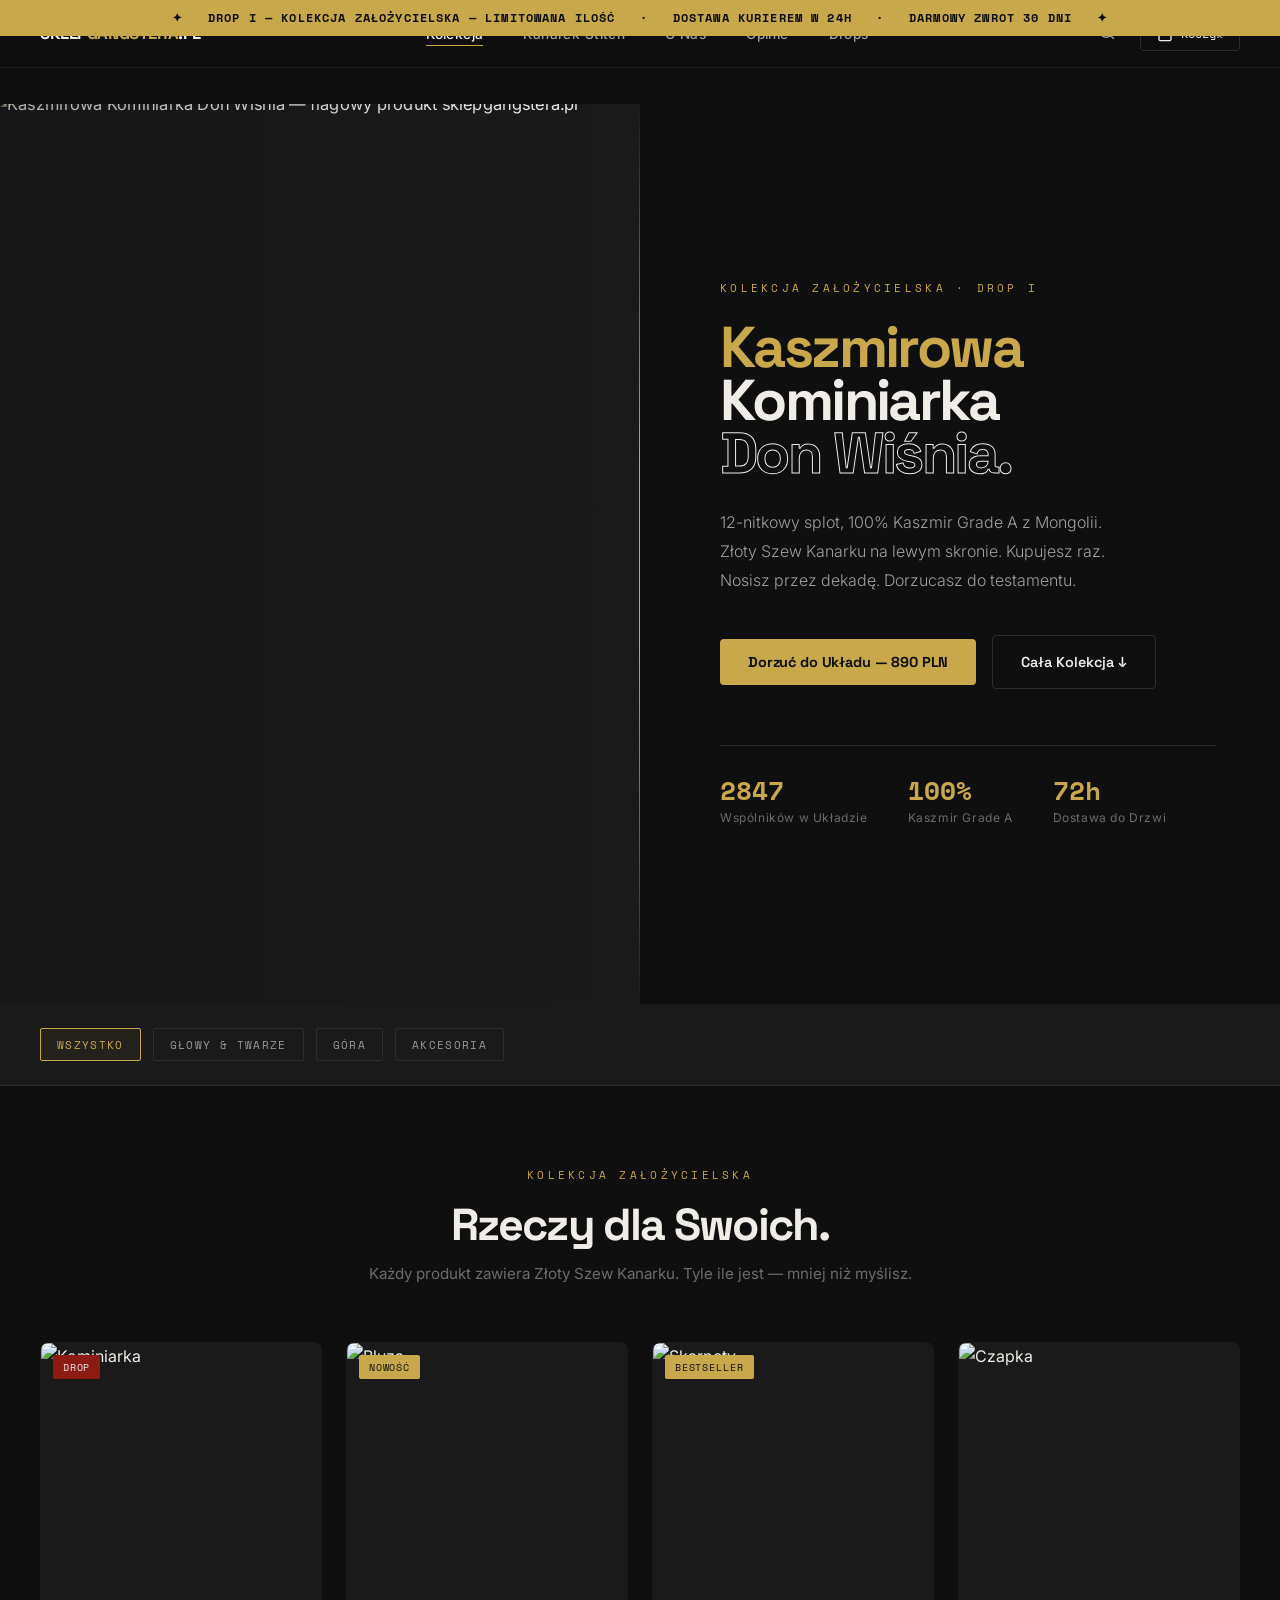
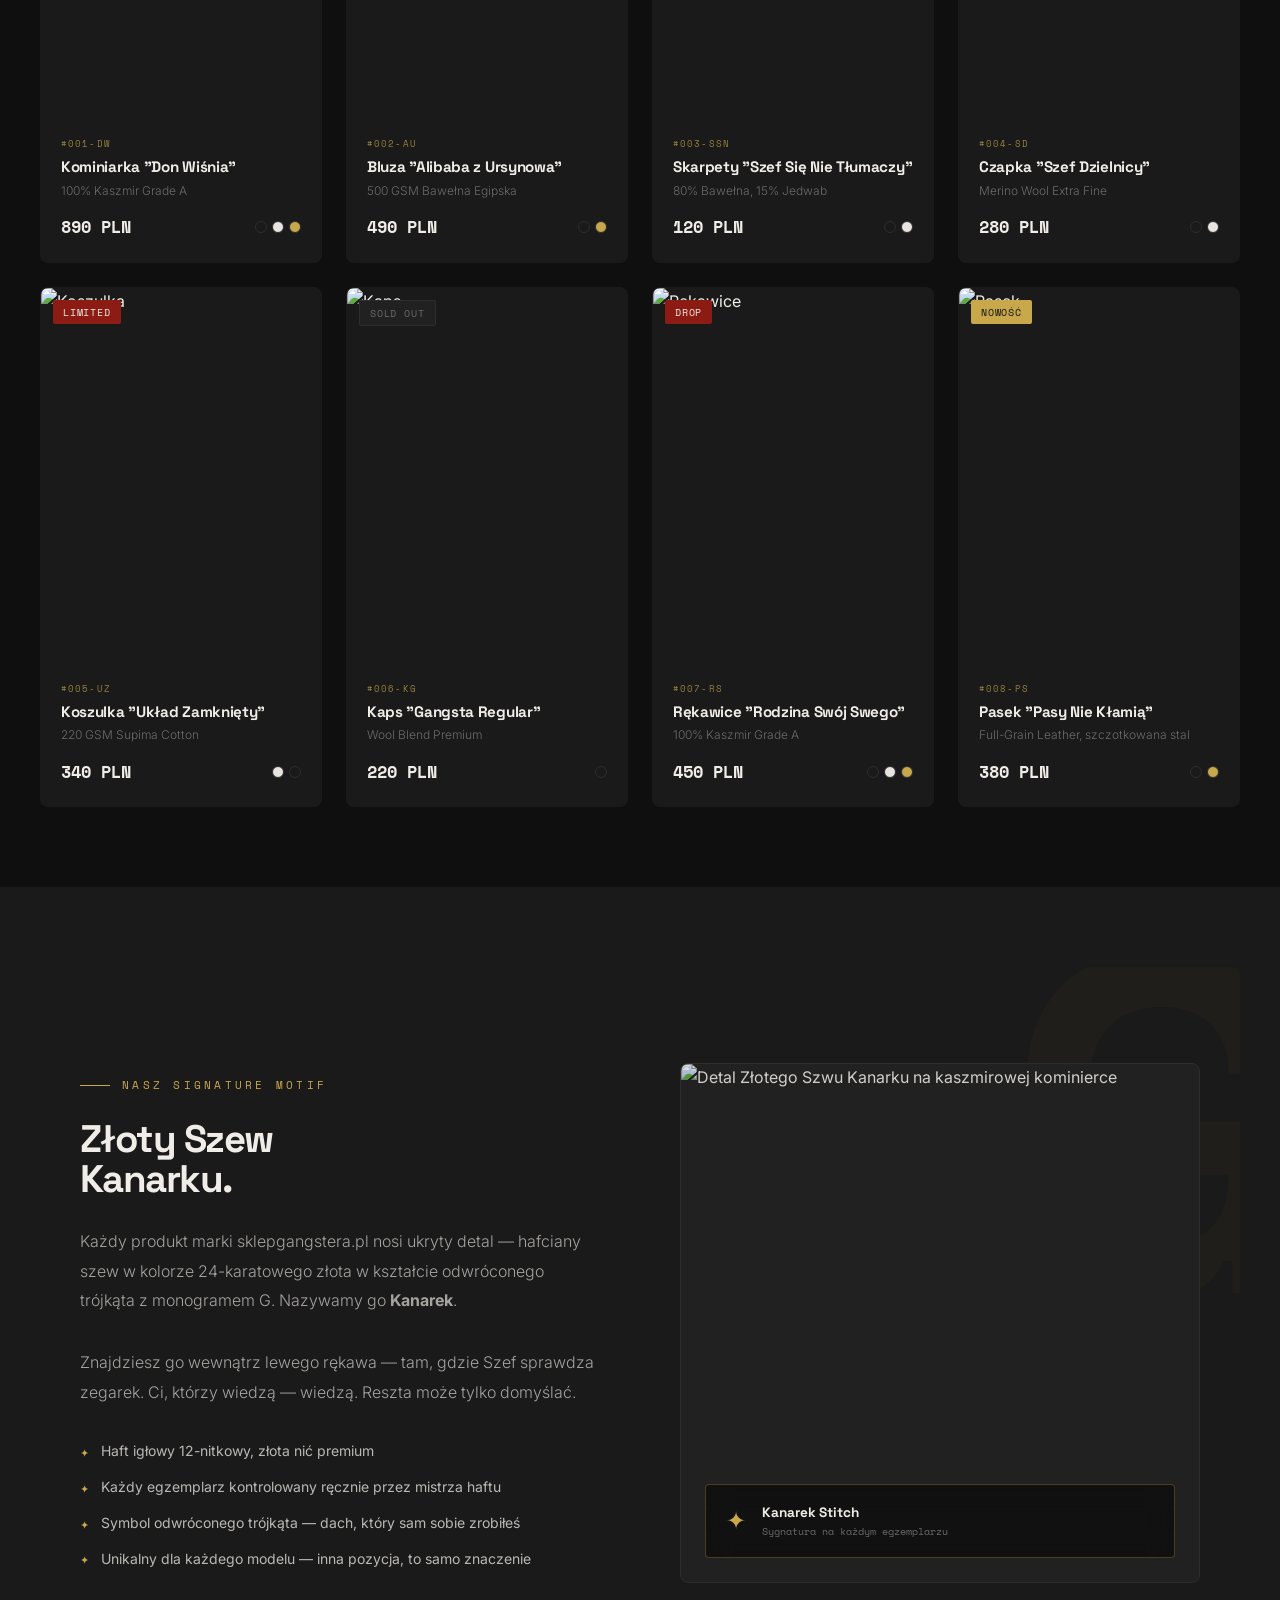
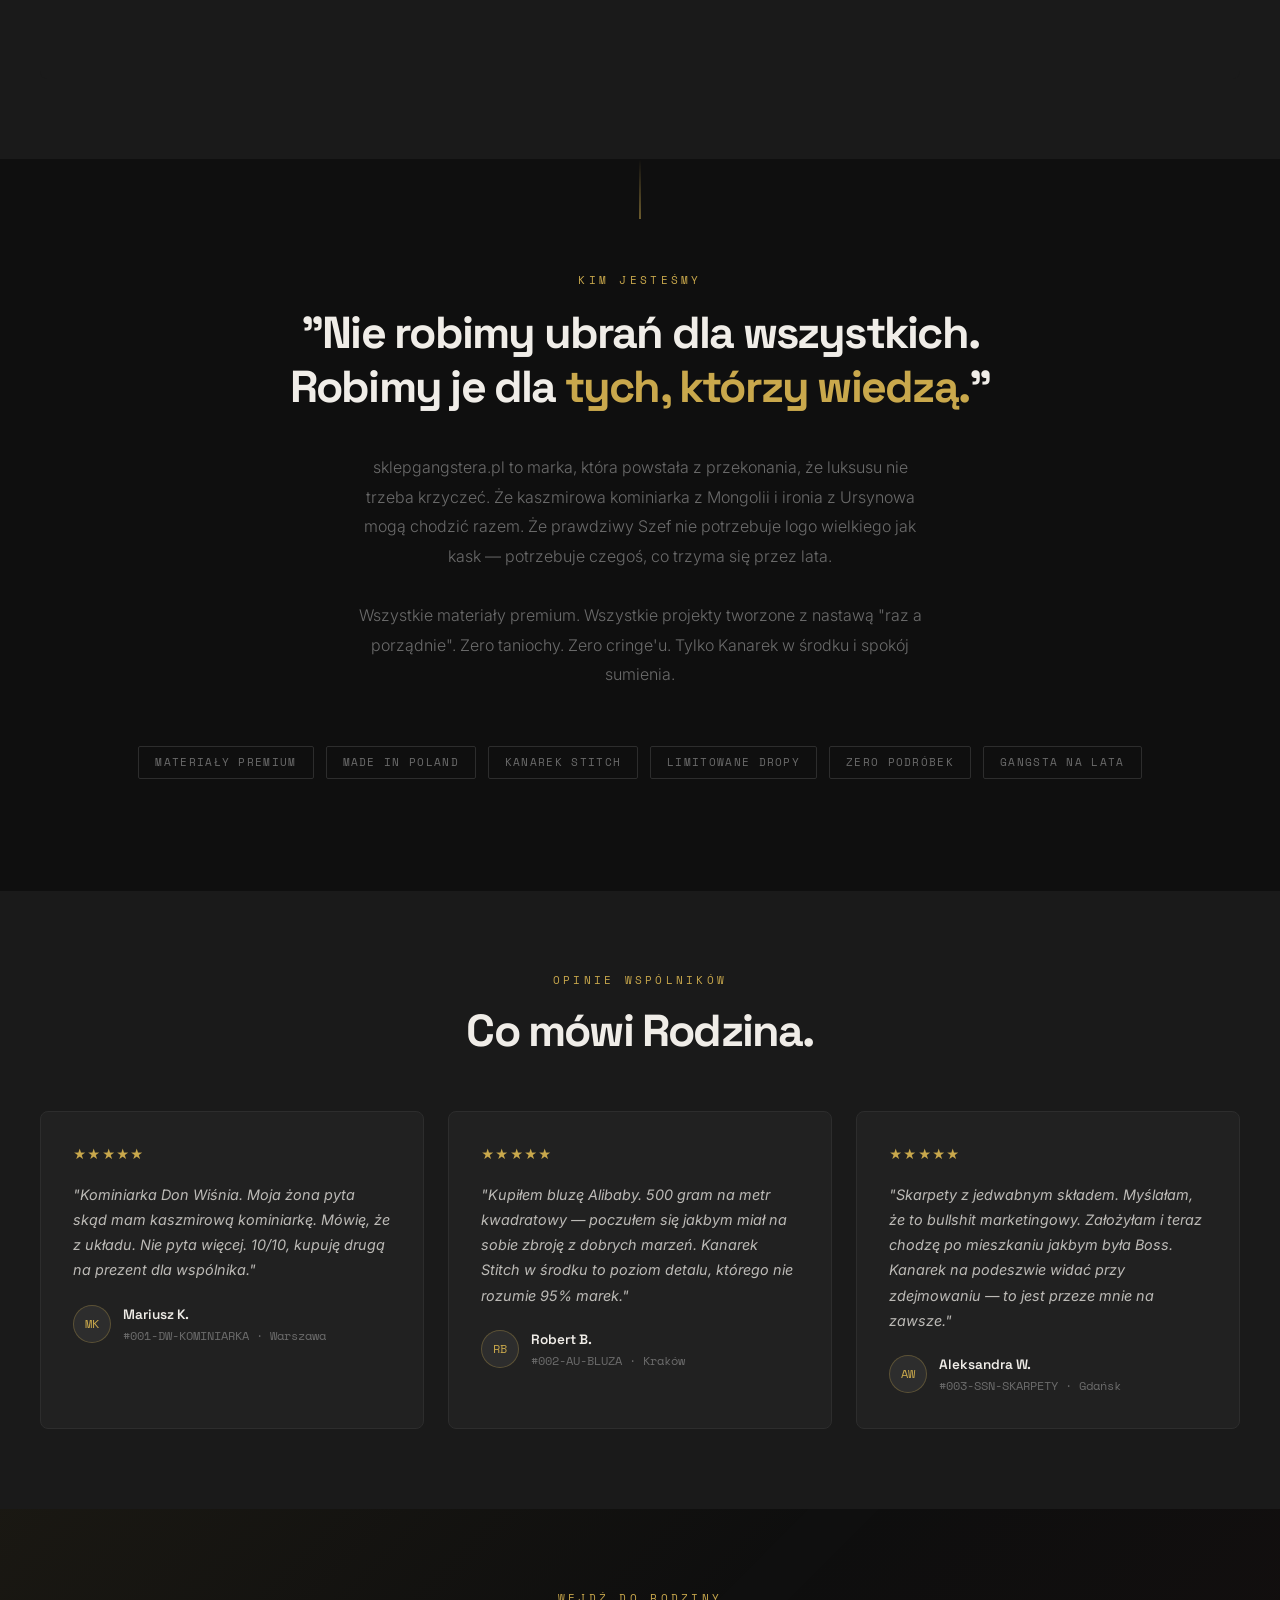
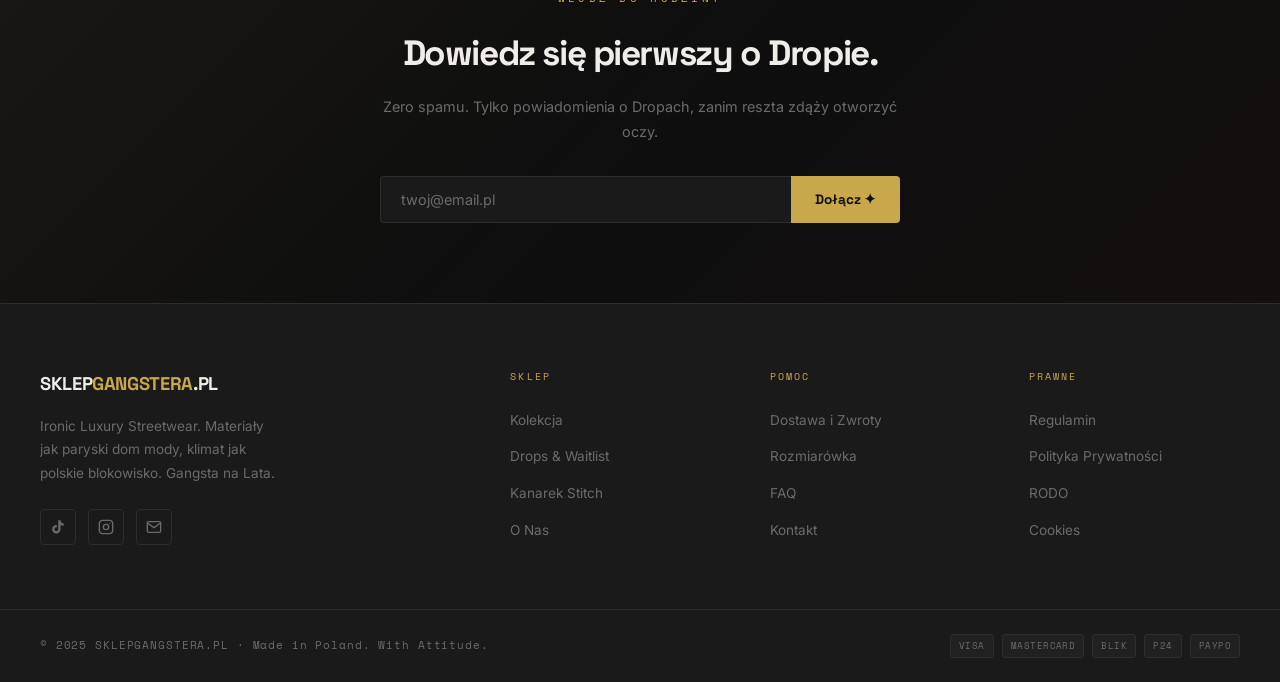
==== index2.html @ 91f9b4fa "zmiany na start" ====
<!DOCTYPE html>
<html lang="pl">
<head>
  <meta charset="UTF-8">
  <meta name="viewport" content="width=device-width, initial-scale=1.0">
  <title>sklepgangstera.pl — Kolekcja Założycielska | Premium Streetwear</title>
  <meta name="description" content="Ironiczny dom mody z polskim rodowodem. Kaszmirowe kominiarski, 500GSM bluzy, Supima Cotton. Kolekcja Założycielska. Gangsta na Lata.">
  <meta property="og:title" content="sklepgangstera.pl — Luksus z Blokowiska">
  <meta property="og:description" content="Materiały jak paryski dom mody. Klimat jak Ursynów. Kolekcja Założycielska — Drop I 2025.">
  <meta property="og:type" content="website">
  <link rel="canonical" href="https://sklepgangstera.pl/sklep">
  <link rel="icon" href="data:image/svg+xml,<svg xmlns='http://www.w3.org/2000/svg' viewBox='0 0 100 100'><text y='.9em' font-size='90'>🖤</text></svg>">

  <!-- Schema.org -->
  <script type="application/ld+json">
  {
    "@context": "https://schema.org",
    "@type": "ClothingStore",
    "name": "sklepgangstera.pl",
    "description": "Premium ironic streetwear brand. Polish luxury fashion.",
    "url": "https://sklepgangstera.pl",
    "priceRange": "120–890 PLN"
  }
  </script>

  <link rel="stylesheet" href="style2.css">
</head>
<body>

  <!-- ── SKIP LINK ──────────────────────────── -->
  <a href="#main-content" class="skip-link">Przejdź do treści</a>

  <!-- ── ANNOUNCEMENT BAR ───────────────────── -->
  <div class="announcement" role="banner" aria-live="polite">
    ✦ &nbsp; Drop I — Kolekcja Założycielska — Limitowana Ilość &nbsp; · &nbsp;
    Dostawa kurierem w 24h &nbsp; · &nbsp; Darmowy zwrot 30 dni &nbsp; ✦
  </div>

  <!-- ── NAVBAR ─────────────────────────────── -->
  <header>
    <nav class="navbar" role="navigation" aria-label="Nawigacja główna">

      <!-- Hamburger -->
      <button class="hamburger" onclick="openMobileNav()" aria-label="Otwórz menu" aria-expanded="false" id="hamburger-btn">
        <span></span><span></span><span></span>
      </button>

      <!-- Logo -->
      <a href="#" class="navbar-logo" aria-label="sklepgangstera.pl — Strona główna">
        SKLEP<span class="gold">GANGSTERA</span>.PL
      </a>

      <!-- Nav Links -->
      <ul class="navbar-nav" role="list">
        <li><a href="#bestsellers" class="active" aria-current="page">Kolekcja</a></li>
        <li><a href="#kanarek">Kanarek Stitch</a></li>
        <li><a href="#about">O Nas</a></li>
        <li><a href="#reviews">Opinie</a></li>
        <li><a href="index1.html">Drops</a></li>
      </ul>

      <!-- Actions -->
      <div class="navbar-actions">
        <button
          class="navbar-search-btn"
          onclick="openSearch()"
          aria-label="Wyszukaj produkty (Ctrl+K)"
          title="Szukaj (Ctrl+K)"
        >
          <svg width="18" height="18" viewBox="0 0 24 24" fill="none" stroke="currentColor" stroke-width="2" aria-hidden="true">
            <circle cx="11" cy="11" r="8"/><path d="m21 21-4.35-4.35"/>
          </svg>
        </button>
        <button class="cart-btn" onclick="openCart()" id="cart-btn" aria-label="Koszyk" aria-haspopup="dialog">
          <svg width="16" height="16" viewBox="0 0 24 24" fill="none" stroke="currentColor" stroke-width="2" aria-hidden="true">
            <path d="M6 2L3 6v14a2 2 0 002 2h14a2 2 0 002-2V6l-3-4z"/><line x1="3" y1="6" x2="21" y2="6"/>
            <path d="M16 10a4 4 0 01-8 0"/>
          </svg>
          <span>Koszyk</span>
          <span class="cart-count" aria-label="Liczba produktów w koszyku" style="display:none">0</span>
        </button>
      </div>

    </nav>
  </header>

  <!-- ── MOBILE NAV ──────────────────────────── -->
  <nav class="mobile-nav" id="mobile-nav" aria-label="Menu mobilne">
    <div class="mobile-nav-header">
      <span class="mobile-nav-logo">SKLEP<span style="color:var(--kanarek)">GANGSTERA</span>.PL</span>
      <button class="mobile-nav-close" onclick="closeMobileNav()" aria-label="Zamknij menu">✕</button>
    </div>
    <ul class="mobile-nav-links">
      <li><a href="#bestsellers" onclick="closeMobileNav()">→ Kolekcja</a></li>
      <li><a href="#kanarek" onclick="closeMobileNav()">→ Kanarek Stitch</a></li>
      <li><a href="#about" onclick="closeMobileNav()">→ O Nas</a></li>
      <li><a href="#reviews" onclick="closeMobileNav()">→ Opinie</a></li>
      <li><a href="index1.html" onclick="closeMobileNav()">→ Drops &amp; Waitlist</a></li>
    </ul>
  </nav>

  <!-- ── MAIN ────────────────────────────────── -->
  <main id="main-content">

    <!-- ── HERO ──────────────────────────────── -->
    <section class="hero" aria-labelledby="store-h1">

      <!-- Left: Media -->
      <div class="hero-media">
        <img
          src="https://images.unsplash.com/photo-1520975661595-6453be3f7070?w=1200&q=85&auto=format&fit=crop"
          alt="Kaszmirowa Kominiarka Don Wiśnia — flagowy produkt sklepgangstera.pl"
          class="hero-img"
          fetchpriority="high"
          decoding="async"
        >
        <div class="hero-img-overlay" aria-hidden="true"></div>
      </div>

      <!-- Right: Content -->
      <div class="hero-content">
        <p class="hero-eyebrow" aria-label="Oznaczenie produktu">
          KOLEKCJA ZAŁOŻYCIELSKA · DROP I
        </p>
        <h1 class="hero-h1" id="store-h1">
          <span class="line-gold">Kaszmirowa</span><br>
          <span>Kominiarka</span><br>
          <span class="line-outline">Don Wiśnia.</span>
        </h1>
        <p class="hero-desc">
          12-nitkowy splot, 100% Kaszmir Grade A z Mongolii.
          Złoty Szew Kanarku na lewym skronie.
          Kupujesz raz. Nosisz przez dekadę.
          Dorzucasz do testamentu.
        </p>
        <div class="hero-cta-group">
          <button
            class="btn-primary"
            onclick="addToCart('001-DW'); openCart();"
            id="hero-buy-btn"
            aria-label="Kup Kaszmirową Kominiarkę Don Wiśnia za 890 PLN"
          >
            Dorzuć do Układu — 890 PLN
          </button>
          <a href="#bestsellers" class="btn-secondary">
            Cała Kolekcja ↓
          </a>
        </div>
        <div class="hero-stats" aria-label="Statystyki marki">
          <div>
            <div class="hero-stat-num">2847</div>
            <div class="hero-stat-label">Wspólników w Układzie</div>
          </div>
          <div>
            <div class="hero-stat-num">100%</div>
            <div class="hero-stat-label">Kaszmir Grade A</div>
          </div>
          <div>
            <div class="hero-stat-num">72h</div>
            <div class="hero-stat-label">Dostawa do Drzwi</div>
          </div>
        </div>
      </div>

    </section>

    <!-- ── CATEGORIES BAR ─────────────────────── -->
    <div class="categories-bar" role="tablist" aria-label="Filtruj produkty">
      <button class="cat-btn active" data-cat="all" onclick="filterProducts('all')" role="tab" aria-selected="true" id="cat-all">
        Wszystko
      </button>
      <button class="cat-btn" data-cat="glowy" onclick="filterProducts('glowy')" role="tab" aria-selected="false" id="cat-glowy">
        Głowy &amp; Twarze
      </button>
      <button class="cat-btn" data-cat="gorne" onclick="filterProducts('gorne')" role="tab" aria-selected="false" id="cat-gorne">
        Góra
      </button>
      <button class="cat-btn" data-cat="akcesoria" onclick="filterProducts('akcesoria')" role="tab" aria-selected="false" id="cat-akcesoria">
        Akcesoria
      </button>
    </div>

    <!-- ── PRODUCTS ───────────────────────────── -->
    <section id="bestsellers" class="products-section" aria-labelledby="products-heading">
      <div class="section-title-wrap">
        <span class="section-eyebrow">Kolekcja Założycielska</span>
        <h2 class="section-h2" id="products-heading">Rzeczy dla Swoich.</h2>
        <p class="section-sub">
          Każdy produkt zawiera Złoty Szew Kanarku. Tyle ile jest — mniej niż myślisz.
        </p>
      </div>
      <div class="product-grid" id="product-grid" role="list" aria-label="Lista produktów">
        <!-- Rendered by JS -->
      </div>
    </section>

    <!-- ── KANAREK STITCH ──────────────────────── -->
    <section id="kanarek" aria-labelledby="kanarek-heading" style="padding: 5rem 2.5rem; background: var(--betoniarz);">
      <div class="kanarek-section" role="region">

        <div>
          <div class="kanarek-label">Nasz Signature Motif</div>
          <h2 class="kanarek-h2" id="kanarek-heading">
            Złoty Szew<br>Kanarku.
          </h2>
          <p class="kanarek-desc">
            Każdy produkt marki sklepgangstera.pl nosi ukryty detal
            — hafciany szew w kolorze 24-karatowego złota w kształcie
            odwróconego trójkąta z monogramem G. Nazywamy go <strong>Kanarek</strong>.
          </p>
          <p class="kanarek-desc">
            Znajdziesz go wewnątrz lewego rękawa — tam, gdzie Szef sprawdza zegarek.
            Ci, którzy wiedzą — wiedzą. Reszta może tylko domyślać.
          </p>
          <ul class="kanarek-features">
            <li>Haft igłowy 12-nitkowy, złota nić premium</li>
            <li>Każdy egzemplarz kontrolowany ręcznie przez mistrza haftu</li>
            <li>Symbol odwróconego trójkąta — dach, który sam sobie zrobiłeś</li>
            <li>Unikalny dla każdego modelu — inna pozycja, to samo znaczenie</li>
          </ul>
        </div>

        <div class="kanarek-visual">
          <img
            src="https://images.unsplash.com/photo-1556905055-8f358a7a47b2?w=800&q=85&auto=format&fit=crop"
            alt="Detal Złotego Szwu Kanarku na kaszmirowej kominierce"
            loading="lazy"
            decoding="async"
          >
          <div class="kanarek-tag-overlay">
            <div class="kanarek-icon" aria-hidden="true">✦</div>
            <div class="kanarek-tag-text">
              Kanarek Stitch
              <span>Sygnatura na każdym egzemplarzu</span>
            </div>
          </div>
        </div>

      </div>
    </section>

    <!-- ── ABOUT ──────────────────────────────── -->
    <section id="about" class="about-section" aria-labelledby="about-heading">
      <span class="section-eyebrow">Kim Jesteśmy</span>
      <blockquote class="about-quote" id="about-heading">
        "Nie robimy ubrań dla wszystkich.<br>
        Robimy je dla <em>tych, którzy wiedzą.</em>"
      </blockquote>
      <p class="about-body">
        sklepgangstera.pl to marka, która powstała z przekonania, że luksusu
        nie trzeba krzyczeć. Że kaszmirowa kominiarka z Mongolii i ironia
        z Ursynowa mogą chodzić razem. Że prawdziwy Szef nie potrzebuje logo
        wielkiego jak kask — potrzebuje czegoś, co trzyma się przez lata.
        <br><br>
        Wszystkie materiały premium. Wszystkie projekty tworzone z nastawą
        "raz a porządnie". Zero taniochy. Zero cringe'u.
        Tylko Kanarek w środku i spokój sumienia.
      </p>
      <div class="about-pills" role="list">
        <span class="about-pill" role="listitem">Materiały Premium</span>
        <span class="about-pill" role="listitem">Made in Poland</span>
        <span class="about-pill" role="listitem">Kanarek Stitch</span>
        <span class="about-pill" role="listitem">Limitowane Dropy</span>
        <span class="about-pill" role="listitem">Zero Podróbek</span>
        <span class="about-pill" role="listitem">Gangsta na Lata</span>
      </div>
    </section>

    <!-- ── REVIEWS ────────────────────────────── -->
    <section id="reviews" class="reviews-section" aria-labelledby="reviews-heading">
      <div class="section-title-wrap">
        <span class="section-eyebrow">Opinie Wspólników</span>
        <h2 class="section-h2" id="reviews-heading">Co mówi Rodzina.</h2>
      </div>
      <div class="reviews-grid" role="list">

        <article class="review-card" role="listitem">
          <div class="review-stars" aria-label="Ocena: 5 na 5 gwiazdek">★★★★★</div>
          <p class="review-text">
            "Kominiarka Don Wiśnia. Moja żona pyta skąd mam kaszmirową kominiarkę.
            Mówię, że z układu. Nie pyta więcej. 10/10, kupuję drugą na prezent dla
            wspólnika."
          </p>
          <div class="review-author">
            <div class="review-av" aria-hidden="true">MK</div>
            <div>
              <div class="review-author-name">Mariusz K.</div>
              <div class="review-author-role">#001-DW-KOMINIARKA · Warszawa</div>
            </div>
          </div>
        </article>

        <article class="review-card" role="listitem">
          <div class="review-stars" aria-label="Ocena: 5 na 5 gwiazdek">★★★★★</div>
          <p class="review-text">
            "Kupiłem bluzę Alibaby. 500 gram na metr kwadratowy — poczułem się
            jakbym miał na sobie zbroję z dobrych marzeń. Kanarek Stitch w środku
            to poziom detalu, którego nie rozumie 95% marek."
          </p>
          <div class="review-author">
            <div class="review-av" aria-hidden="true">RB</div>
            <div>
              <div class="review-author-name">Robert B.</div>
              <div class="review-author-role">#002-AU-BLUZA · Kraków</div>
            </div>
          </div>
        </article>

        <article class="review-card" role="listitem">
          <div class="review-stars" aria-label="Ocena: 5 na 5 gwiazdek">★★★★★</div>
          <p class="review-text">
            "Skarpety z jedwabnym składem. Myślałam, że to bullshit marketingowy.
            Założyłam i teraz chodzę po mieszkaniu jakbym była Boss. Kanarek na
            podeszwie widać przy zdejmowaniu — to jest przeze mnie na zawsze."
          </p>
          <div class="review-author">
            <div class="review-av" aria-hidden="true">AW</div>
            <div>
              <div class="review-author-name">Aleksandra W.</div>
              <div class="review-author-role">#003-SSN-SKARPETY · Gdańsk</div>
            </div>
          </div>
        </article>

      </div>
    </section>

    <!-- ── NEWSLETTER ──────────────────────────── -->
    <section class="newsletter-section" aria-labelledby="newsletter-heading">
      <div class="newsletter-inner">
        <span class="section-eyebrow">Wejdź do Rodziny</span>
        <h2 class="newsletter-h2" id="newsletter-heading">
          Dowiedz się pierwszy o Dropie.
        </h2>
        <p class="newsletter-sub">
          Zero spamu. Tylko powiadomienia o Dropach, zanim reszta zdąży otworzyć oczy.
        </p>
        <form id="newsletter-form" class="newsletter-form" novalidate>
          <label for="newsletter-email" class="sr-only">Twój adres email</label>
          <input
            type="email"
            id="newsletter-email"
            class="newsletter-input"
            placeholder="twoj@email.pl"
            required
            autocomplete="email"
            aria-required="true"
          >
          <button type="submit" class="newsletter-btn" id="newsletter-submit-btn">
            Dołącz ✦
          </button>
        </form>
      </div>
    </section>

  </main>

  <!-- ── FOOTER ─────────────────────────────── -->
  <footer class="footer" role="contentinfo">
    <div class="footer-top">

      <div>
        <div class="footer-brand-logo">SKLEP<span class="gold">GANGSTERA</span>.PL</div>
        <p class="footer-tagline">
          Ironic Luxury Streetwear. Materiały jak paryski dom mody, klimat jak polskie blokowisko.
          Gangsta na Lata.
        </p>
        <div class="footer-social" role="list" aria-label="Social media">
          <a href="#" class="social-link" role="listitem" aria-label="TikTok sklepgangstera.pl">
            <svg width="16" height="16" viewBox="0 0 24 24" fill="currentColor" aria-hidden="true">
              <path d="M19.59 6.69a4.83 4.83 0 01-3.77-4.25V2h-3.45v13.67a2.89 2.89 0 01-2.88 2.5 2.89 2.89 0 01-2.89-2.89 2.89 2.89 0 012.89-2.89c.28 0 .54.04.79.1V9.01a6.27 6.27 0 00-.79-.05 6.34 6.34 0 00-6.34 6.34 6.34 6.34 0 006.34 6.34 6.34 6.34 0 006.33-6.34V8.69a8.18 8.18 0 004.77 1.52V6.75a4.85 4.85 0 01-1-.06z"/>
            </svg>
          </a>
          <a href="#" class="social-link" role="listitem" aria-label="Instagram sklepgangstera.pl">
            <svg width="16" height="16" viewBox="0 0 24 24" fill="none" stroke="currentColor" stroke-width="2" aria-hidden="true">
              <rect x="2" y="2" width="20" height="20" rx="5"/>
              <circle cx="12" cy="12" r="4"/>
              <circle cx="17.5" cy="6.5" r="1" fill="currentColor" stroke="none"/>
            </svg>
          </a>
          <a href="#" class="social-link" role="listitem" aria-label="Email kontaktowy">
            <svg width="16" height="16" viewBox="0 0 24 24" fill="none" stroke="currentColor" stroke-width="2" aria-hidden="true">
              <path d="M4 4h16c1.1 0 2 .9 2 2v12c0 1.1-.9 2-2 2H4c-1.1 0-2-.9-2-2V6c0-1.1.9-2 2-2z"/>
              <polyline points="22,6 12,13 2,6"/>
            </svg>
          </a>
        </div>
      </div>

      <div>
        <div class="footer-col-title">Sklep</div>
        <ul class="footer-links">
          <li><a href="#bestsellers">Kolekcja</a></li>
          <li><a href="index1.html">Drops &amp; Waitlist</a></li>
          <li><a href="#kanarek">Kanarek Stitch</a></li>
          <li><a href="#about">O Nas</a></li>
        </ul>
      </div>

      <div>
        <div class="footer-col-title">Pomoc</div>
        <ul class="footer-links">
          <li><a href="#">Dostawa i Zwroty</a></li>
          <li><a href="#">Rozmiarówka</a></li>
          <li><a href="#">FAQ</a></li>
          <li><a href="#">Kontakt</a></li>
        </ul>
      </div>

      <div>
        <div class="footer-col-title">Prawne</div>
        <ul class="footer-links">
          <li><a href="#">Regulamin</a></li>
          <li><a href="#">Polityka Prywatności</a></li>
          <li><a href="#">RODO</a></li>
          <li><a href="#">Cookies</a></li>
        </ul>
      </div>

    </div>

    <div class="footer-bottom">
      <div class="footer-copyright">
        &copy; 2025 SKLEPGANGSTERA.PL · Made in Poland. With Attitude.
      </div>
      <div class="footer-payment" aria-label="Akceptowane metody płatności">
        <div class="payment-badge">Visa</div>
        <div class="payment-badge">Mastercard</div>
        <div class="payment-badge">Blik</div>
        <div class="payment-badge">P24</div>
        <div class="payment-badge">PayPo</div>
      </div>
    </div>

  </footer>

  <!-- ── CART OVERLAY + DRAWER ───────────────── -->
  <div class="cart-overlay" id="cart-overlay" onclick="closeCart(); closeMobileNav();" aria-hidden="true"></div>

  <aside class="cart-drawer" id="cart-drawer" role="dialog" aria-labelledby="cart-title" aria-modal="true">

    <div class="cart-header">
      <h2 class="cart-title" id="cart-title">Twój Układ</h2>
      <button class="cart-close" onclick="closeCart()" aria-label="Zamknij koszyk">✕</button>
    </div>

    <div class="cart-body" id="cart-body">
      <!-- Rendered by JS -->
    </div>

    <div class="cart-footer" id="cart-footer" style="display:none">
      <div class="cart-subtotal">
        <span class="cart-subtotal-label">Suma zamówienia</span>
        <span class="cart-subtotal-amount" id="cart-subtotal-amount">0 PLN</span>
      </div>
      <button class="checkout-btn" onclick="proceedToCheckout()" id="checkout-btn">
        Finalizuj Układ ✦
      </button>
      <p class="cart-shipping-note">Bezpłatna dostawa powyżej 350 PLN · Kurier 72h</p>
    </div>

  </aside>

  <!-- ── SEARCH MODAL ────────────────────────── -->
  <div class="search-modal" id="search-modal" role="dialog" aria-labelledby="search-label" aria-modal="true">
    <div class="search-inner">
      <label id="search-label" class="sr-only">Wyszukaj produkt</label>
      <div class="search-input-wrap">
        <input
          type="search"
          id="search-input"
          class="search-input"
          placeholder="Szukaj w Układzie..."
          autocomplete="off"
          spellcheck="false"
        >
        <button class="search-close" onclick="closeSearch()" aria-label="Zamknij wyszukiwarkę">✕</button>
      </div>
      <p class="search-hint" id="search-hint">Wpisz nazwę produktu, materiał lub numer katalogowy &nbsp;·&nbsp; [ESC] aby zamknąć</p>
    </div>
  </div>

  <!-- ── BACK TO TOP ─────────────────────────── -->
  <button
    class="back-to-top"
    onclick="window.scrollTo({top:0,behavior:'smooth'})"
    aria-label="Wróć na górę strony"
    title="Do góry"
  >↑</button>

  <!-- Screen reader only utility -->
  <style>.sr-only{position:absolute;width:1px;height:1px;padding:0;margin:-1px;overflow:hidden;clip:rect(0,0,0,0);border:0;white-space:nowrap}</style>

  <script src="script.js" defer></script>
</body>
</html>
---- style2.css ----
/* ============================================
   style2.css — SKLEPGANGSTERA.PL
   Full E-Commerce Store (index2.html)
   ============================================ */

@import url('https://fonts.googleapis.com/css2?family=Space+Grotesk:wght@400;600;700;800&family=Inter:wght@300;400;500&family=Space+Mono:wght@400;700&display=swap');

/* ── CSS VARIABLES ─────────────────────────── */
:root {
  --asfalt:        #0f0f0f;
  --betoniarz:     #1a1a1a;
  --betoniarz-2:   #212121;
  --grys:          #2d2d2d;
  --cement:        #6b6b6b;
  --kaszmirowy:    #f0ede8;
  --kanarek:       #c9a84c;
  --kanarek-luz:   #e8c96a;
  --krew:          #8c1c13;

  --font-head:  'Space Grotesk', sans-serif;
  --font-body:  'Inter', sans-serif;
  --font-mono:  'Space Mono', monospace;

  --radius:     4px;
  --radius-lg:  8px;
  --transition: 0.3s cubic-bezier(0.4, 0, 0.2, 1);
  --max-w:      1280px;
  --navbar-h:   68px;

  --shadow-card: 0 4px 24px rgba(0,0,0,0.5);
  --glow-gold:   0 0 30px rgba(201,168,76,0.2);
}

/* ── RESET ────────────────────────────────── */
*, *::before, *::after { box-sizing: border-box; margin: 0; padding: 0; }
html { scroll-behavior: smooth; -webkit-font-smoothing: antialiased; }

body {
  background: var(--asfalt);
  color: var(--kaszmirowy);
  font-family: var(--font-body);
  font-size: 16px;
  line-height: 1.7;
  overflow-x: hidden;
}

img { display: block; max-width: 100%; }

a {
  color: inherit;
  text-decoration: none;
}

/* ── SKIP LINK ────────────────────────────── */
.skip-link {
  position: absolute;
  top: -100%;
  left: 1rem;
  background: var(--kanarek);
  color: var(--asfalt);
  padding: 0.5rem 1rem;
  font-weight: 700;
  z-index: 1000;
  border-radius: var(--radius);
}
.skip-link:focus { top: 0.5rem; }

/* ── NAVBAR ───────────────────────────────── */
.navbar {
  position: fixed;
  top: 0; left: 0; right: 0;
  z-index: 200;
  height: var(--navbar-h);
  display: flex;
  align-items: center;
  justify-content: space-between;
  padding: 0 2.5rem;
  background: rgba(15, 15, 15, 0.9);
  backdrop-filter: blur(24px);
  border-bottom: 1px solid rgba(201, 168, 76, 0.12);
  transition: background var(--transition);
}

.navbar.scrolled {
  background: rgba(15, 15, 15, 0.98);
  border-bottom-color: rgba(201, 168, 76, 0.25);
}

.navbar-logo {
  font-family: var(--font-head);
  font-weight: 800;
  font-size: 1.05rem;
  letter-spacing: -0.025em;
  color: var(--kaszmirowy);
  flex-shrink: 0;
}

.navbar-logo .gold { color: var(--kanarek); }

.navbar-nav {
  display: flex;
  align-items: center;
  gap: 2.5rem;
  list-style: none;
}

.navbar-nav a {
  font-family: var(--font-body);
  font-size: 0.85rem;
  font-weight: 500;
  letter-spacing: 0.03em;
  color: rgba(240, 237, 232, 0.65);
  transition: color var(--transition);
  position: relative;
}

.navbar-nav a::after {
  content: '';
  position: absolute;
  bottom: -4px;
  left: 0; right: 0;
  height: 1px;
  background: var(--kanarek);
  transform: scaleX(0);
  transform-origin: left;
  transition: transform var(--transition);
}

.navbar-nav a:hover {
  color: var(--kaszmirowy);
}

.navbar-nav a:hover::after, .navbar-nav a.active::after {
  transform: scaleX(1);
}

.navbar-nav a.active { color: var(--kaszmirowy); }

.navbar-actions {
  display: flex;
  align-items: center;
  gap: 1.25rem;
}

.navbar-search-btn {
  background: none;
  border: none;
  cursor: pointer;
  color: rgba(240, 237, 232, 0.65);
  transition: color var(--transition);
  padding: 0.25rem;
  line-height: 1;
}

.navbar-search-btn:hover { color: var(--kaszmirowy); }

.cart-btn {
  position: relative;
  background: none;
  border: 1px solid var(--grys);
  cursor: pointer;
  color: var(--kaszmirowy);
  display: flex;
  align-items: center;
  gap: 0.5rem;
  padding: 0.5rem 1rem;
  border-radius: var(--radius);
  font-family: var(--font-mono);
  font-size: 0.75rem;
  transition: border-color var(--transition), background var(--transition);
}

.cart-btn:hover {
  border-color: var(--kanarek);
  background: rgba(201,168,76,0.05);
}

.cart-count {
  background: var(--kanarek);
  color: var(--asfalt);
  font-size: 0.6rem;
  font-weight: 700;
  width: 18px;
  height: 18px;
  border-radius: 50%;
  display: flex;
  align-items: center;
  justify-content: center;
  font-family: var(--font-mono);
}

.hamburger {
  display: none;
  background: none;
  border: none;
  cursor: pointer;
  color: var(--kaszmirowy);
  flex-direction: column;
  gap: 5px;
  padding: 4px;
}

.hamburger span {
  display: block;
  width: 22px;
  height: 2px;
  background: var(--kaszmirowy);
  transition: var(--transition);
  border-radius: 2px;
}

/* ── ANNOUNCEMENT BAR ─────────────────────── */
.announcement {
  background: var(--kanarek);
  color: var(--asfalt);
  text-align: center;
  padding: 0.5rem 1rem;
  font-family: var(--font-mono);
  font-size: 0.72rem;
  letter-spacing: 0.1em;
  font-weight: 700;
  text-transform: uppercase;
  position: relative;
  z-index: 201;
  top: 0;
}

/* ── HERO ─────────────────────────────────── */
.hero {
  position: relative;
  min-height: 100vh;
  display: grid;
  grid-template-columns: 1fr 1fr;
  margin-top: var(--navbar-h);
  overflow: hidden;
}

.hero-media {
  position: relative;
  background: var(--betoniarz);
  overflow: hidden;
}

.hero-img {
  width: 100%;
  height: 100%;
  object-fit: cover;
  filter: grayscale(20%) contrast(1.05);
  transition: transform 8s ease;
}

.hero-media:hover .hero-img {
  transform: scale(1.03);
}

.hero-img-overlay {
  position: absolute;
  inset: 0;
  background: linear-gradient(
    to right,
    rgba(15,15,15,0.3) 0%,
    transparent 100%
  );
}

.hero-content {
  display: flex;
  flex-direction: column;
  justify-content: center;
  padding: 5rem 4rem 5rem 5rem;
  background: var(--asfalt);
  position: relative;
}

.hero-content::before {
  content: '';
  position: absolute;
  top: 0; bottom: 0; left: -1px;
  width: 1px;
  background: linear-gradient(to bottom, transparent, var(--kanarek) 40%, var(--kanarek) 60%, transparent);
}

.hero-eyebrow {
  font-family: var(--font-mono);
  font-size: 0.68rem;
  letter-spacing: 0.3em;
  color: var(--kanarek);
  text-transform: uppercase;
  margin-bottom: 1.5rem;
}

.hero-h1 {
  font-family: var(--font-head);
  font-weight: 800;
  font-size: clamp(2.5rem, 4.5vw, 5rem);
  line-height: 0.92;
  letter-spacing: -0.045em;
  margin-bottom: 1.75rem;
}

.hero-h1 .line-gold { color: var(--kanarek); }
.hero-h1 .line-outline {
  -webkit-text-stroke: 1px var(--kaszmirowy);
  color: transparent;
}

.hero-desc {
  font-size: 1rem;
  color: rgba(240, 237, 232, 0.65);
  max-width: 400px;
  margin-bottom: 2.5rem;
  font-weight: 300;
  line-height: 1.8;
}

.hero-cta-group {
  display: flex;
  gap: 1rem;
  align-items: center;
  flex-wrap: wrap;
}

.btn-primary {
  display: inline-flex;
  align-items: center;
  gap: 0.5rem;
  background: var(--kanarek);
  color: var(--asfalt);
  font-family: var(--font-head);
  font-weight: 700;
  font-size: 0.9rem;
  letter-spacing: -0.01em;
  padding: 0.875rem 1.75rem;
  border-radius: var(--radius);
  border: none;
  cursor: pointer;
  transition: background var(--transition), transform var(--transition), box-shadow var(--transition);
}

.btn-primary:hover {
  background: var(--kanarek-luz);
  transform: translateY(-2px);
  box-shadow: var(--glow-gold);
}

.btn-primary:active { transform: translateY(0); }

.btn-secondary {
  display: inline-flex;
  align-items: center;
  gap: 0.5rem;
  background: transparent;
  color: var(--kaszmirowy);
  font-family: var(--font-head);
  font-weight: 600;
  font-size: 0.9rem;
  padding: 0.875rem 1.75rem;
  border-radius: var(--radius);
  border: 1px solid var(--grys);
  cursor: pointer;
  transition: border-color var(--transition), color var(--transition);
}

.btn-secondary:hover {
  border-color: var(--kaszmirowy);
  color: var(--kaszmirowy);
}

.hero-stats {
  display: flex;
  gap: 2.5rem;
  margin-top: 3.5rem;
  padding-top: 2rem;
  border-top: 1px solid var(--grys);
}

.hero-stat-num {
  font-family: var(--font-mono);
  font-size: 1.6rem;
  font-weight: 700;
  color: var(--kanarek);
  line-height: 1;
}

.hero-stat-label {
  font-size: 0.75rem;
  color: var(--cement);
  margin-top: 0.25rem;
  letter-spacing: 0.05em;
}

/* ── SECTION SHARED ───────────────────────── */
.section-title-wrap {
  text-align: center;
  margin-bottom: 3.5rem;
}

.section-eyebrow {
  font-family: var(--font-mono);
  font-size: 0.68rem;
  letter-spacing: 0.3em;
  color: var(--kanarek);
  text-transform: uppercase;
  display: block;
  margin-bottom: 1rem;
}

.section-h2 {
  font-family: var(--font-head);
  font-weight: 800;
  font-size: clamp(1.8rem, 3.5vw, 3rem);
  letter-spacing: -0.04em;
  line-height: 1.1;
}

.section-sub {
  font-size: 0.95rem;
  color: var(--cement);
  margin-top: 0.75rem;
  line-height: 1.6;
}

/* ── CATEGORIES BAR ───────────────────────── */
.categories-bar {
  padding: 1.5rem 2.5rem;
  border-bottom: 1px solid var(--grys);
  display: flex;
  align-items: center;
  gap: 0.75rem;
  overflow-x: auto;
  background: var(--betoniarz);
  scrollbar-width: none;
}

.categories-bar::-webkit-scrollbar { display: none; }

.cat-btn {
  flex-shrink: 0;
  background: transparent;
  border: 1px solid var(--grys);
  color: rgba(240, 237, 232, 0.6);
  font-family: var(--font-mono);
  font-size: 0.7rem;
  letter-spacing: 0.12em;
  padding: 0.45rem 1rem;
  border-radius: 2px;
  cursor: pointer;
  text-transform: uppercase;
  transition: all var(--transition);
}

.cat-btn:hover, .cat-btn.active {
  border-color: var(--kanarek);
  color: var(--kanarek);
  background: rgba(201, 168, 76, 0.06);
}

/* ── PRODUCT GRID ─────────────────────────── */
.products-section {
  padding: 5rem 2.5rem;
  max-width: var(--max-w);
  margin: 0 auto;
}

.product-grid {
  display: grid;
  grid-template-columns: repeat(4, 1fr);
  gap: 1.5rem;
}

/* Product Card */
.product-card {
  position: relative;
  background: var(--betoniarz);
  border: 1px solid transparent;
  border-radius: var(--radius-lg);
  overflow: hidden;
  transition: border-color var(--transition), transform var(--transition), box-shadow var(--transition);
  cursor: pointer;
}

.product-card:hover {
  border-color: rgba(201, 168, 76, 0.3);
  transform: translateY(-6px);
  box-shadow: var(--shadow-card);
}

.product-badge {
  position: absolute;
  top: 0.75rem;
  left: 0.75rem;
  z-index: 3;
  font-family: var(--font-mono);
  font-size: 0.6rem;
  letter-spacing: 0.1em;
  text-transform: uppercase;
  padding: 0.25rem 0.6rem;
  border-radius: 2px;
}

.badge-new {
  background: var(--kanarek);
  color: var(--asfalt);
}

.badge-drop {
  background: var(--krew);
  color: var(--kaszmirowy);
}

.badge-sold {
  background: var(--betoniarz-2);
  color: var(--cement);
  border: 1px solid var(--grys);
}

.product-img-wrap {
  position: relative;
  aspect-ratio: 3/4;
  overflow: hidden;
  background: #1a1a1a;
}

.product-img {
  width: 100%;
  height: 100%;
  object-fit: cover;
  transition: transform 0.6s cubic-bezier(0.4, 0, 0.2, 1);
}

.product-card:hover .product-img {
  transform: scale(1.06);
}

.product-overlay {
  position: absolute;
  inset: 0;
  background: rgba(15, 15, 15, 0.55);
  opacity: 0;
  transition: opacity var(--transition);
  display: flex;
  align-items: center;
  justify-content: center;
}

.product-card:hover .product-overlay {
  opacity: 1;
}

.quick-add-btn {
  background: var(--kanarek);
  color: var(--asfalt);
  border: none;
  font-family: var(--font-head);
  font-weight: 700;
  font-size: 0.8rem;
  padding: 0.75rem 1.5rem;
  border-radius: var(--radius);
  cursor: pointer;
  transform: translateY(10px);
  opacity: 0;
  transition: transform var(--transition), opacity var(--transition), background var(--transition);
}

.product-card:hover .quick-add-btn {
  transform: translateY(0);
  opacity: 1;
}

.quick-add-btn:hover {
  background: var(--kanarek-luz);
}

.wishlist-btn {
  position: absolute;
  top: 0.75rem;
  right: 0.75rem;
  background: rgba(15, 15, 15, 0.7);
  border: 1px solid var(--grys);
  border-radius: 50%;
  width: 34px;
  height: 34px;
  display: flex;
  align-items: center;
  justify-content: center;
  cursor: pointer;
  font-size: 0.9rem;
  color: var(--cement);
  transition: all var(--transition);
  opacity: 0;
  z-index: 4;
}

.product-card:hover .wishlist-btn {
  opacity: 1;
}

.wishlist-btn:hover, .wishlist-btn.active {
  background: rgba(201, 168, 76, 0.15);
  border-color: var(--kanarek);
  color: var(--kanarek);
}

.product-info {
  padding: 1.25rem;
}

.product-tag {
  font-family: var(--font-mono);
  font-size: 0.58rem;
  letter-spacing: 0.12em;
  color: var(--kanarek);
  text-transform: uppercase;
  margin-bottom: 0.4rem;
  opacity: 0.7;
}

.product-name {
  font-family: var(--font-head);
  font-weight: 700;
  font-size: 0.95rem;
  letter-spacing: -0.02em;
  line-height: 1.2;
  margin-bottom: 0.25rem;
  color: var(--kaszmirowy);
}

.product-material {
  font-size: 0.75rem;
  color: var(--cement);
  margin-bottom: 0.75rem;
  font-weight: 300;
}

.product-footer {
  display: flex;
  align-items: center;
  justify-content: space-between;
}

.product-price {
  font-family: var(--font-mono);
  font-size: 1.05rem;
  font-weight: 700;
  color: var(--kaszmirowy);
}

.product-colors {
  display: flex;
  gap: 5px;
}

.color-dot {
  width: 12px;
  height: 12px;
  border-radius: 50%;
  border: 1px solid var(--grys);
  cursor: pointer;
  transition: transform var(--transition);
}

.color-dot:hover { transform: scale(1.3); }
.color-dot.black { background: #1a1a1a; }
.color-dot.gold  { background: var(--kanarek); }
.color-dot.white { background: #e8e5e0; }

/* ── KANAREK DETAIL SECTION ───────────────── */
.kanarek-section {
  padding: 6rem 2.5rem;
  background: var(--betoniarz);
  display: grid;
  grid-template-columns: 1fr 1fr;
  gap: 5rem;
  align-items: center;
  max-width: var(--max-w);
  margin: 0 auto;
  border-radius: var(--radius-lg);
  position: relative;
  overflow: hidden;
}

.kanarek-section::before {
  content: 'G';
  position: absolute;
  font-family: var(--font-head);
  font-weight: 800;
  font-size: 30rem;
  color: rgba(201, 168, 76, 0.03);
  right: -5rem;
  top: -5rem;
  line-height: 1;
  pointer-events: none;
  user-select: none;
}

.kanarek-label {
  font-family: var(--font-mono);
  font-size: 0.68rem;
  letter-spacing: 0.3em;
  color: var(--kanarek);
  text-transform: uppercase;
  margin-bottom: 1.5rem;
  display: flex;
  align-items: center;
  gap: 0.75rem;
}

.kanarek-label::before {
  content: '';
  display: block;
  width: 30px;
  height: 1px;
  background: var(--kanarek);
}

.kanarek-h2 {
  font-family: var(--font-head);
  font-weight: 800;
  font-size: clamp(1.8rem, 3vw, 3.2rem);
  letter-spacing: -0.04em;
  line-height: 1.05;
  margin-bottom: 1.75rem;
}

.kanarek-desc {
  font-size: 1rem;
  color: rgba(240, 237, 232, 0.65);
  line-height: 1.85;
  margin-bottom: 2rem;
  font-weight: 300;
}

.kanarek-features {
  list-style: none;
  display: flex;
  flex-direction: column;
  gap: 0.75rem;
}

.kanarek-features li {
  display: flex;
  align-items: flex-start;
  gap: 0.75rem;
  font-size: 0.875rem;
  color: rgba(240, 237, 232, 0.75);
}

.kanarek-features li::before {
  content: '✦';
  color: var(--kanarek);
  font-size: 0.7rem;
  margin-top: 0.3rem;
  flex-shrink: 0;
}

.kanarek-visual {
  position: relative;
  aspect-ratio: 1;
  background: var(--betoniarz-2);
  border-radius: var(--radius-lg);
  display: flex;
  align-items: center;
  justify-content: center;
  border: 1px solid var(--grys);
  overflow: hidden;
}

.kanarek-visual img {
  width: 100%;
  height: 100%;
  object-fit: cover;
  opacity: 0.85;
}

.kanarek-tag-overlay {
  position: absolute;
  bottom: 1.5rem;
  left: 1.5rem;
  right: 1.5rem;
  background: rgba(15, 15, 15, 0.85);
  backdrop-filter: blur(12px);
  border: 1px solid rgba(201, 168, 76, 0.3);
  border-radius: var(--radius);
  padding: 1rem 1.25rem;
  display: flex;
  align-items: center;
  gap: 1rem;
}

.kanarek-icon {
  font-size: 1.5rem;
  color: var(--kanarek);
  flex-shrink: 0;
}

.kanarek-tag-text {
  font-family: var(--font-head);
  font-weight: 700;
  font-size: 0.85rem;
  line-height: 1.3;
}

.kanarek-tag-text span {
  display: block;
  font-family: var(--font-mono);
  font-size: 0.65rem;
  color: var(--cement);
  font-weight: 400;
  margin-top: 0.2rem;
}

/* ── ABOUT / MANIFESTO ────────────────────── */
.about-section {
  padding: 7rem 2.5rem;
  text-align: center;
  position: relative;
  overflow: hidden;
}

.about-section::before {
  content: '';
  position: absolute;
  top: 0; left: 50%;
  transform: translateX(-50%);
  width: 1px;
  height: 60px;
  background: linear-gradient(to bottom, transparent, var(--kanarek));
}

.about-quote {
  font-family: var(--font-head);
  font-weight: 800;
  font-size: clamp(1.5rem, 3.5vw, 2.8rem);
  letter-spacing: -0.04em;
  line-height: 1.2;
  max-width: 800px;
  margin: 0 auto 2.5rem;
}

.about-quote em {
  color: var(--kanarek);
  font-style: normal;
}

.about-body {
  font-size: 1rem;
  color: var(--cement);
  max-width: 580px;
  margin: 0 auto 3.5rem;
  font-weight: 300;
  line-height: 1.85;
}

.about-pills {
  display: flex;
  gap: 0.75rem;
  justify-content: center;
  flex-wrap: wrap;
}

.about-pill {
  border: 1px solid var(--grys);
  color: var(--cement);
  font-family: var(--font-mono);
  font-size: 0.68rem;
  letter-spacing: 0.12em;
  padding: 0.4rem 1rem;
  border-radius: 2px;
  text-transform: uppercase;
  transition: all var(--transition);
}

.about-pill:hover {
  border-color: var(--kanarek);
  color: var(--kanarek);
}

/* ── SOCIAL PROOF / REVIEWS ───────────────── */
.reviews-section {
  padding: 5rem 2.5rem;
  background: var(--betoniarz);
}

.reviews-grid {
  max-width: var(--max-w);
  margin: 3.5rem auto 0;
  display: grid;
  grid-template-columns: repeat(3, 1fr);
  gap: 1.5rem;
}

.review-card {
  background: var(--betoniarz-2);
  border: 1px solid var(--grys);
  border-radius: var(--radius-lg);
  padding: 2rem;
  transition: border-color var(--transition);
}

.review-card:hover {
  border-color: rgba(201, 168, 76, 0.3);
}

.review-stars {
  color: var(--kanarek);
  font-size: 0.8rem;
  letter-spacing: 0.1em;
  margin-bottom: 1rem;
}

.review-text {
  font-style: italic;
  color: rgba(240, 237, 232, 0.75);
  font-size: 0.9rem;
  line-height: 1.75;
  margin-bottom: 1.25rem;
}

.review-author {
  display: flex;
  align-items: center;
  gap: 0.75rem;
}

.review-av {
  width: 38px;
  height: 38px;
  border-radius: 50%;
  background: var(--grys);
  display: flex;
  align-items: center;
  justify-content: center;
  font-family: var(--font-mono);
  font-size: 0.75rem;
  color: var(--kanarek);
  border: 1px solid rgba(201, 168, 76, 0.3);
  flex-shrink: 0;
}

.review-author-name {
  font-family: var(--font-head);
  font-weight: 600;
  font-size: 0.85rem;
}

.review-author-role {
  font-size: 0.72rem;
  color: var(--cement);
  font-family: var(--font-mono);
}

/* ── NEWSLETTER ───────────────────────────── */
.newsletter-section {
  padding: 5rem 2.5rem;
  text-align: center;
  background: linear-gradient(
    135deg,
    rgba(201, 168, 76, 0.06) 0%,
    transparent 50%,
    rgba(140, 28, 19, 0.04) 100%
  );
}

.newsletter-inner {
  max-width: 520px;
  margin: 0 auto;
}

.newsletter-h2 {
  font-family: var(--font-head);
  font-weight: 800;
  font-size: clamp(1.5rem, 3vw, 2.2rem);
  letter-spacing: -0.04em;
  margin-bottom: 0.75rem;
}

.newsletter-sub {
  font-size: 0.9rem;
  color: var(--cement);
  margin-bottom: 2rem;
}

.newsletter-form {
  display: flex;
  gap: 0;
}

.newsletter-input {
  flex: 1;
  background: var(--betoniarz);
  border: 1px solid var(--grys);
  border-right: none;
  color: var(--kaszmirowy);
  font-family: var(--font-body);
  font-size: 0.9rem;
  padding: 0.875rem 1.25rem;
  border-radius: var(--radius) 0 0 var(--radius);
  outline: none;
  transition: border-color var(--transition);
}

.newsletter-input::placeholder { color: var(--cement); }
.newsletter-input:focus { border-color: var(--kanarek); }

.newsletter-btn {
  background: var(--kanarek);
  color: var(--asfalt);
  border: none;
  font-family: var(--font-head);
  font-weight: 700;
  font-size: 0.85rem;
  padding: 0.875rem 1.5rem;
  border-radius: 0 var(--radius) var(--radius) 0;
  cursor: pointer;
  transition: background var(--transition);
  white-space: nowrap;
}

.newsletter-btn:hover { background: var(--kanarek-luz); }

/* ── CART DRAWER ──────────────────────────── */
.cart-overlay {
  position: fixed;
  inset: 0;
  background: rgba(0,0,0,0.7);
  z-index: 300;
  opacity: 0;
  visibility: hidden;
  transition: opacity var(--transition), visibility var(--transition);
  backdrop-filter: blur(4px);
}

.cart-overlay.open {
  opacity: 1;
  visibility: visible;
}

.cart-drawer {
  position: fixed;
  top: 0;
  right: -480px;
  width: min(480px, 100vw);
  height: 100vh;
  background: var(--betoniarz);
  border-left: 1px solid var(--grys);
  z-index: 301;
  display: flex;
  flex-direction: column;
  transition: right var(--transition);
}

.cart-drawer.open {
  right: 0;
}

.cart-header {
  display: flex;
  align-items: center;
  justify-content: space-between;
  padding: 1.5rem 1.75rem;
  border-bottom: 1px solid var(--grys);
}

.cart-title {
  font-family: var(--font-head);
  font-weight: 800;
  font-size: 1.1rem;
  letter-spacing: -0.02em;
}

.cart-close {
  background: none;
  border: 1px solid var(--grys);
  color: var(--kaszmirowy);
  width: 36px;
  height: 36px;
  display: flex;
  align-items: center;
  justify-content: center;
  border-radius: var(--radius);
  cursor: pointer;
  font-size: 1rem;
  transition: border-color var(--transition);
}

.cart-close:hover { border-color: var(--kaszmirowy); }

.cart-body {
  flex: 1;
  overflow-y: auto;
  padding: 1.5rem 1.75rem;
}

.cart-empty {
  text-align: center;
  padding: 4rem 0;
}

.cart-empty-icon { font-size: 3rem; margin-bottom: 1rem; }

.cart-empty-text {
  font-family: var(--font-head);
  font-weight: 700;
  font-size: 1.1rem;
  margin-bottom: 0.5rem;
}

.cart-empty-sub {
  font-size: 0.85rem;
  color: var(--cement);
}

.cart-item {
  display: flex;
  gap: 1rem;
  padding: 1.25rem 0;
  border-bottom: 1px solid var(--grys);
}

.cart-item-img {
  width: 80px;
  height: 96px;
  object-fit: cover;
  border-radius: var(--radius);
  background: var(--asfalt);
  flex-shrink: 0;
}

.cart-item-info { flex: 1; }

.cart-item-name {
  font-family: var(--font-head);
  font-weight: 700;
  font-size: 0.9rem;
  margin-bottom: 0.25rem;
}

.cart-item-meta {
  font-size: 0.75rem;
  color: var(--cement);
  margin-bottom: 0.75rem;
  font-family: var(--font-mono);
}

.cart-item-qty {
  display: flex;
  align-items: center;
  gap: 0.75rem;
}

.qty-btn {
  background: var(--betoniarz-2);
  border: 1px solid var(--grys);
  color: var(--kaszmirowy);
  width: 28px;
  height: 28px;
  display: flex;
  align-items: center;
  justify-content: center;
  border-radius: var(--radius);
  cursor: pointer;
  font-size: 1rem;
  line-height: 1;
  transition: border-color var(--transition);
}

.qty-btn:hover { border-color: var(--kanarek); }

.qty-num {
  font-family: var(--font-mono);
  font-size: 0.85rem;
  min-width: 24px;
  text-align: center;
}

.cart-item-price {
  font-family: var(--font-mono);
  font-size: 1rem;
  font-weight: 700;
  color: var(--kanarek);
  align-self: flex-start;
  padding-top: 0.2rem;
  white-space: nowrap;
}

.cart-footer {
  padding: 1.5rem 1.75rem;
  border-top: 1px solid var(--grys);
}

.cart-subtotal {
  display: flex;
  justify-content: space-between;
  align-items: center;
  margin-bottom: 1.25rem;
}

.cart-subtotal-label {
  font-family: var(--font-body);
  font-size: 0.85rem;
  color: var(--cement);
}

.cart-subtotal-amount {
  font-family: var(--font-mono);
  font-size: 1.2rem;
  font-weight: 700;
  color: var(--kaszmirowy);
}

.checkout-btn {
  display: block;
  width: 100%;
  background: var(--kanarek);
  color: var(--asfalt);
  font-family: var(--font-head);
  font-weight: 800;
  font-size: 1rem;
  letter-spacing: -0.01em;
  padding: 1rem;
  border: none;
  border-radius: var(--radius);
  cursor: pointer;
  text-align: center;
  transition: background var(--transition), box-shadow var(--transition);
}

.checkout-btn:hover {
  background: var(--kanarek-luz);
  box-shadow: var(--glow-gold);
}

.cart-shipping-note {
  text-align: center;
  font-size: 0.72rem;
  color: var(--cement);
  margin-top: 0.75rem;
  font-family: var(--font-mono);
}

/* ── SEARCH MODAL ─────────────────────────── */
.search-modal {
  position: fixed;
  inset: 0;
  z-index: 400;
  background: rgba(15, 15, 15, 0.97);
  opacity: 0;
  visibility: hidden;
  transition: opacity var(--transition), visibility var(--transition);
  display: flex;
  align-items: flex-start;
  justify-content: center;
  padding-top: 8rem;
}

.search-modal.open {
  opacity: 1;
  visibility: visible;
}

.search-inner {
  width: 100%;
  max-width: 640px;
  padding: 0 2rem;
}

.search-input-wrap {
  display: flex;
  align-items: center;
  border-bottom: 2px solid var(--kanarek);
  padding-bottom: 0.75rem;
}

.search-input {
  flex: 1;
  background: transparent;
  border: none;
  outline: none;
  font-family: var(--font-head);
  font-size: 1.8rem;
  font-weight: 700;
  color: var(--kaszmirowy);
  letter-spacing: -0.03em;
}

.search-input::placeholder { color: var(--cement); }

.search-close {
  background: none;
  border: none;
  color: var(--cement);
  cursor: pointer;
  font-size: 1.5rem;
  padding: 0.25rem;
  transition: color var(--transition);
}

.search-close:hover { color: var(--kaszmirowy); }

.search-hint {
  font-family: var(--font-mono);
  font-size: 0.7rem;
  color: var(--cement);
  margin-top: 1rem;
  letter-spacing: 0.1em;
}

/* ── FLOAT TO TOP ─────────────────────────── */
.back-to-top {
  position: fixed;
  bottom: 2rem;
  right: 2rem;
  background: var(--betoniarz);
  border: 1px solid var(--kanarek);
  color: var(--kanarek);
  width: 44px;
  height: 44px;
  border-radius: var(--radius);
  display: flex;
  align-items: center;
  justify-content: center;
  font-size: 1.1rem;
  cursor: pointer;
  z-index: 100;
  opacity: 0;
  transform: translateY(16px);
  transition: opacity var(--transition), transform var(--transition), background var(--transition);
}

.back-to-top.visible {
  opacity: 1;
  transform: translateY(0);
}

.back-to-top:hover {
  background: rgba(201, 168, 76, 0.1);
}

/* ── FOOTER ───────────────────────────────── */
.footer {
  background: var(--betoniarz);
  border-top: 1px solid var(--grys);
}

.footer-top {
  display: grid;
  grid-template-columns: 2fr 1fr 1fr 1fr;
  gap: 3rem;
  max-width: var(--max-w);
  margin: 0 auto;
  padding: 4rem 2.5rem;
}

.footer-brand-logo {
  font-family: var(--font-head);
  font-weight: 800;
  font-size: 1.15rem;
  letter-spacing: -0.02em;
  margin-bottom: 1rem;
}

.footer-brand-logo .gold { color: var(--kanarek); }

.footer-tagline {
  font-size: 0.85rem;
  color: var(--cement);
  max-width: 240px;
  line-height: 1.7;
  margin-bottom: 1.5rem;
}

.footer-social {
  display: flex;
  gap: 0.75rem;
}

.social-link {
  display: flex;
  align-items: center;
  justify-content: center;
  width: 36px;
  height: 36px;
  border: 1px solid var(--grys);
  border-radius: var(--radius);
  font-size: 0.85rem;
  color: var(--cement);
  transition: all var(--transition);
}

.social-link:hover {
  border-color: var(--kanarek);
  color: var(--kanarek);
}

.footer-col-title {
  font-family: var(--font-mono);
  font-size: 0.65rem;
  letter-spacing: 0.2em;
  color: var(--kanarek);
  text-transform: uppercase;
  margin-bottom: 1.25rem;
}

.footer-links {
  list-style: none;
  display: flex;
  flex-direction: column;
  gap: 0.6rem;
}

.footer-links a {
  font-size: 0.85rem;
  color: var(--cement);
  transition: color var(--transition);
}

.footer-links a:hover { color: var(--kaszmirowy); }

.footer-bottom {
  border-top: 1px solid var(--grys);
  padding: 1.5rem 2.5rem;
  display: flex;
  justify-content: space-between;
  align-items: center;
  max-width: var(--max-w);
  margin: 0 auto;
}

.footer-copyright {
  font-family: var(--font-mono);
  font-size: 0.68rem;
  color: var(--cement);
  letter-spacing: 0.08em;
}

.footer-payment {
  display: flex;
  gap: 0.5rem;
  align-items: center;
}

.payment-badge {
  background: var(--betoniarz-2);
  border: 1px solid var(--grys);
  border-radius: 3px;
  padding: 0.2rem 0.5rem;
  font-family: var(--font-mono);
  font-size: 0.58rem;
  color: var(--cement);
  letter-spacing: 0.05em;
  text-transform: uppercase;
}

/* ── TOAST NOTIFICATION ───────────────────── */
.toast {
  position: fixed;
  bottom: 2rem;
  left: 50%;
  transform: translateX(-50%) translateY(100px);
  background: var(--betoniarz);
  border: 1px solid rgba(201, 168, 76, 0.4);
  color: var(--kaszmirowy);
  font-family: var(--font-head);
  font-weight: 600;
  font-size: 0.9rem;
  padding: 0.875rem 1.5rem;
  border-radius: var(--radius);
  z-index: 500;
  opacity: 0;
  transition: transform 0.4s cubic-bezier(0.34, 1.56, 0.64, 1), opacity 0.4s ease;
  white-space: nowrap;
  display: flex;
  align-items: center;
  gap: 0.5rem;
}

.toast.show {
  transform: translateX(-50%) translateY(0);
  opacity: 1;
}

.toast-gold { border-left: 3px solid var(--kanarek); }

/* ── MOBILE NAV DRAWER ────────────────────── */
.mobile-nav {
  position: fixed;
  top: 0; left: 0;
  width: 100%;
  max-width: 360px;
  height: 100vh;
  background: var(--betoniarz);
  border-right: 1px solid var(--grys);
  z-index: 500;
  transform: translateX(-100%);
  transition: transform var(--transition);
  overscroll-behavior: contain;
}

.mobile-nav.open {
  transform: translateX(0);
}

.mobile-nav-header {
  padding: 1.5rem;
  border-bottom: 1px solid var(--grys);
  display: flex;
  justify-content: space-between;
  align-items: center;
}

.mobile-nav-logo {
  font-family: var(--font-head);
  font-weight: 800;
  font-size: 0.95rem;
  letter-spacing: -0.02em;
}

.mobile-nav-close {
  background: none;
  border: 1px solid var(--grys);
  color: var(--kaszmirowy);
  width: 34px;
  height: 34px;
  display: flex;
  align-items: center;
  justify-content: center;
  border-radius: var(--radius);
  cursor: pointer;
  font-size: 1rem;
}

.mobile-nav-links {
  list-style: none;
  padding: 1.5rem;
}

.mobile-nav-links li a {
  display: flex;
  align-items: center;
  gap: 1rem;
  padding: 1rem 0;
  border-bottom: 1px solid var(--grys);
  font-family: var(--font-head);
  font-weight: 700;
  font-size: 1.1rem;
  letter-spacing: -0.02em;
  color: var(--kaszmirowy);
  transition: color var(--transition);
}

.mobile-nav-links li a:hover { color: var(--kanarek); }

/* ── ANIMATIONS ───────────────────────────── */
@keyframes fadeIn {
  from { opacity: 0; transform: translateY(16px); }
  to   { opacity: 1; transform: translateY(0); }
}

.animate-in {
  animation: fadeIn 0.7s ease both;
}

/* ── RESPONSIVE ───────────────────────────── */
@media (max-width: 1100px) {
  .product-grid { grid-template-columns: repeat(3, 1fr); }
  .footer-top { grid-template-columns: 1fr 1fr; gap: 2rem; }
}

@media (max-width: 900px) {
  .hero { grid-template-columns: 1fr; min-height: auto; }
  .hero-media { min-height: 50vh; }
  .hero-content { padding: 3rem 2rem; }
  .hero-content::before { display: none; }
  .kanarek-section { grid-template-columns: 1fr; gap: 2.5rem; padding: 3rem 1.5rem; }
  .reviews-grid { grid-template-columns: 1fr 1fr; }
  .navbar-nav { display: none; }
  .hamburger { display: flex; }
}

@media (max-width: 640px) {
  .announcement { font-size: 0.62rem; }
  .navbar { padding: 0 1.25rem; }
  .product-grid { grid-template-columns: 1fr 1fr; gap: 1rem; }
  .products-section { padding: 3rem 1.25rem; }
  .hero-content { padding: 2.5rem 1.25rem; }
  .hero-stats { gap: 1.5rem; }
  .reviews-grid { grid-template-columns: 1fr; }
  .footer-top { grid-template-columns: 1fr; gap: 2rem; }
  .footer-bottom { flex-direction: column; gap: 1rem; text-align: center; }
  .newsletter-form { flex-direction: column; }
  .newsletter-input { border-right: 1px solid var(--grys); border-radius: var(--radius) var(--radius) 0 0; }
  .newsletter-btn { border-radius: 0 0 var(--radius) var(--radius); }
  .about-section { padding: 4rem 1.25rem; }
}
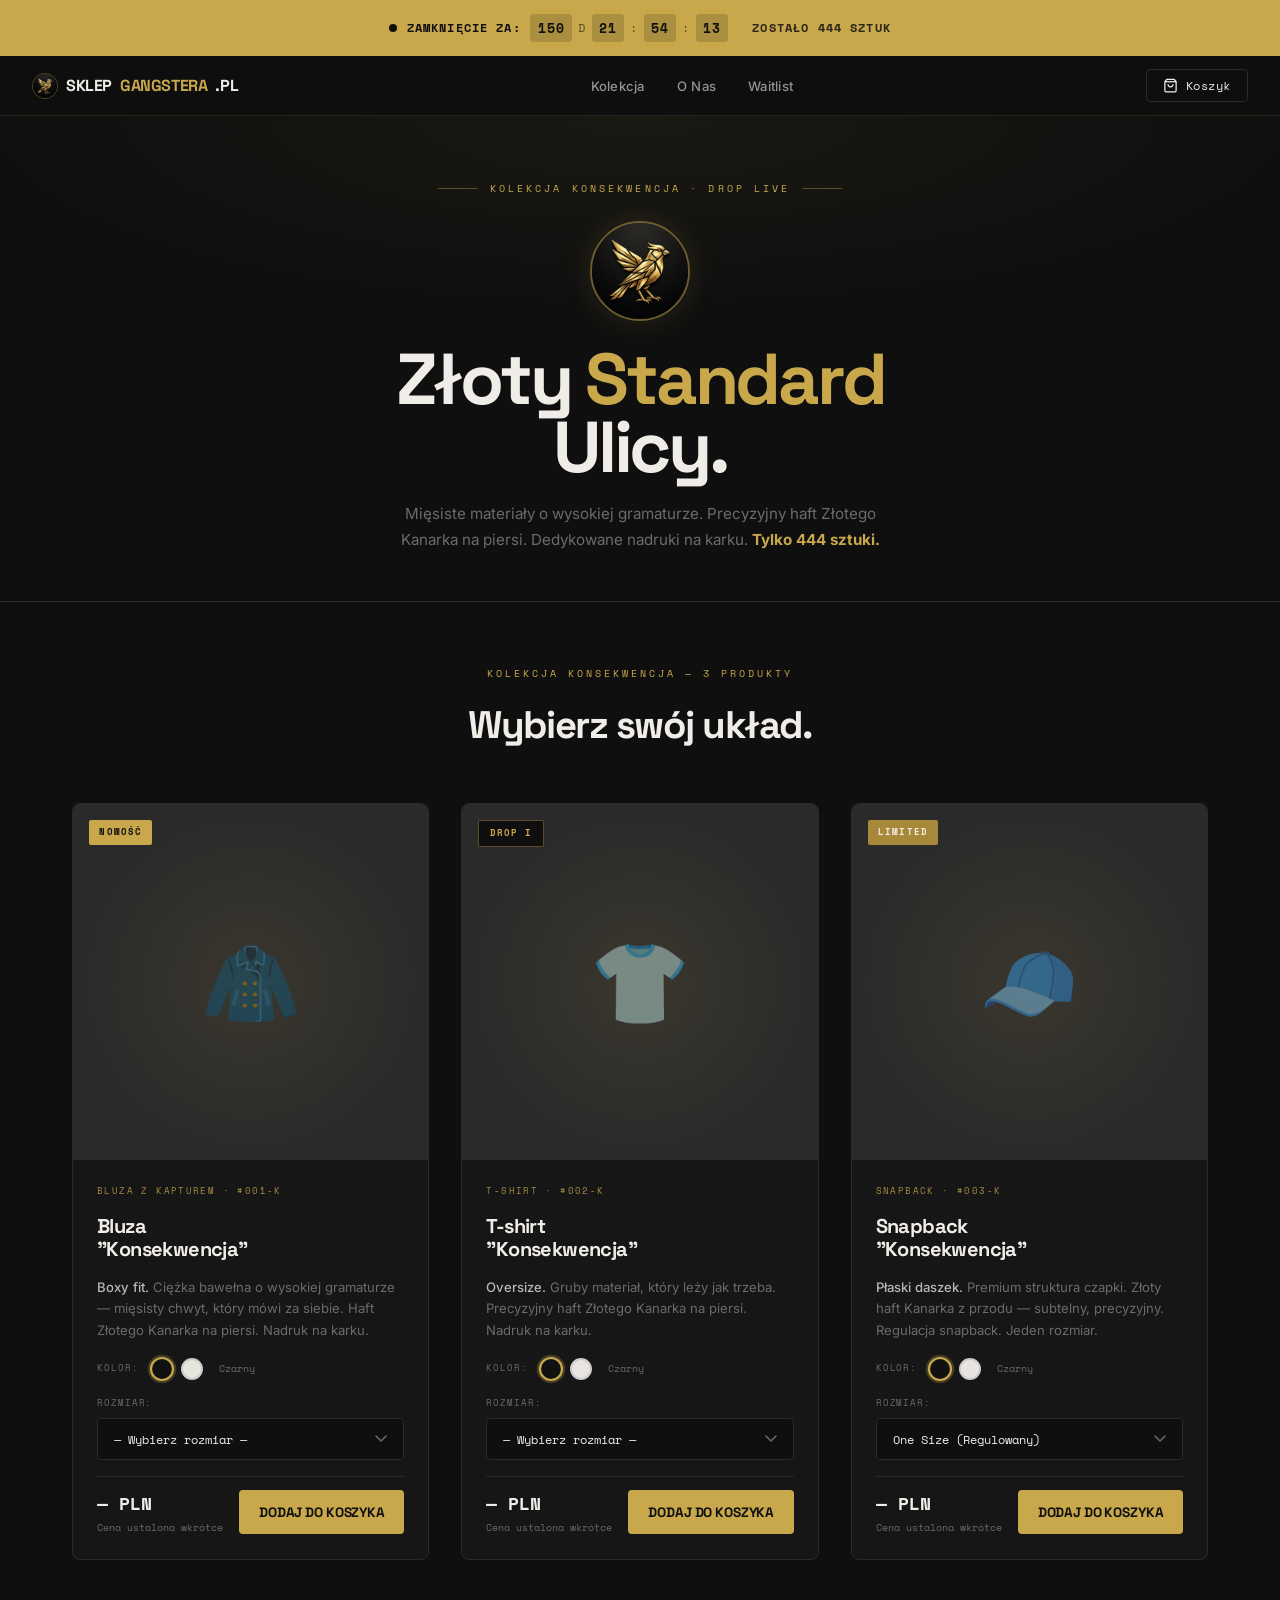
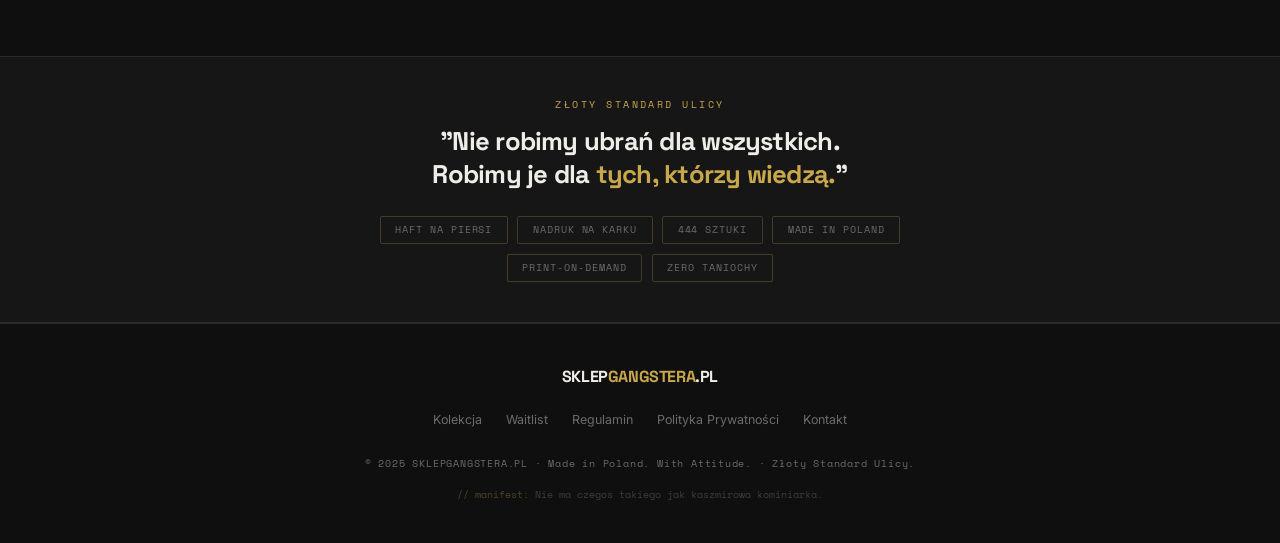
==== commit 8d07c21e: "zmiany na startowe" ====
--- a/index2.html
+++ b/index2.html
@@ -3,494 +3,1866 @@
 <head>
   <meta charset="UTF-8">
   <meta name="viewport" content="width=device-width, initial-scale=1.0">
-  <title>sklepgangstera.pl — Kolekcja Założycielska | Premium Streetwear</title>
-  <meta name="description" content="Ironiczny dom mody z polskim rodowodem. Kaszmirowe kominiarski, 500GSM bluzy, Supima Cotton. Kolekcja Założycielska. Gangsta na Lata.">
-  <meta property="og:title" content="sklepgangstera.pl — Luksus z Blokowiska">
-  <meta property="og:description" content="Materiały jak paryski dom mody. Klimat jak Ursynów. Kolekcja Założycielska — Drop I 2025.">
+  <title>sklepgangstera.pl — Kolekcja Konsekwencja | Drop Live</title>
+  <meta name="description" content="Kolekcja Konsekwencja — shop live. Bluza, T-shirt, Snapback. Tylko 444 sztuki. Okienko do 5 maja 23:50.">
+  <meta property="og:title" content="sklepgangstera.pl — Złoty Standard Ulicy | Drop Live">
+  <meta property="og:description" content="Kolekcja Konsekwencja. 444 sztuki. Okienko 1–5 maja. Kup teraz.">
   <meta property="og:type" content="website">
-  <link rel="canonical" href="https://sklepgangstera.pl/sklep">
-  <link rel="icon" href="data:image/svg+xml,<svg xmlns='http://www.w3.org/2000/svg' viewBox='0 0 100 100'><text y='.9em' font-size='90'>🖤</text></svg>">
-
-  <!-- Schema.org -->
+  <link rel="canonical" href="https://sklepgangstera.pl">
+  <link rel="icon" href="data:image/svg+xml,<svg xmlns='http://www.w3.org/2000/svg' viewBox='0 0 100 100'><text y='.9em' font-size='90'>🐤</text></svg>">
+
   <script type="application/ld+json">
   {
     "@context": "https://schema.org",
     "@type": "ClothingStore",
     "name": "sklepgangstera.pl",
-    "description": "Premium ironic streetwear brand. Polish luxury fashion.",
+    "description": "Premium streetwear. Kolekcja Konsekwencja — Złoty Standard Ulicy.",
     "url": "https://sklepgangstera.pl",
-    "priceRange": "120–890 PLN"
+    "priceRange": "PLN"
   }
   </script>
 
-  <link rel="stylesheet" href="style2.css">
+  <link rel="preconnect" href="https://fonts.googleapis.com">
+  <link rel="preconnect" href="https://fonts.gstatic.com" crossorigin>
+  <link href="https://fonts.googleapis.com/css2?family=Space+Grotesk:wght@400;600;700;800&family=Inter:wght@300;400;500&family=Space+Mono:wght@400;700&display=swap" rel="stylesheet">
+
+  <style>
+/* ════════════════════════════════════════════
+   RESET & VARIABLES
+   ════════════════════════════════════════════ */
+*, *::before, *::after { box-sizing: border-box; margin: 0; padding: 0; }
+html { scroll-behavior: smooth; -webkit-font-smoothing: antialiased; }
+
+:root {
+  --asfalt:       #0f0f0f;
+  --betoniarz:    #161616;
+  --grys:         #2a2a2a;
+  --cement:       #6b6b6b;
+  --kaszmirowy:   #f0ede8;
+  --kanarek:      #c9a84c;
+  --kanarek-luz:  #e8c96a;
+  --kanarek-dark: #a8893a;
+
+  --font-head: 'Space Grotesk', sans-serif;
+  --font-body: 'Inter', sans-serif;
+  --font-mono: 'Space Mono', monospace;
+
+  --radius: 4px;
+  --radius-lg: 8px;
+  --transition: 0.25s cubic-bezier(0.4, 0, 0.2, 1);
+  --max-w: 1200px;
+
+  /* Layout offsets */
+  --fomo-h: 56px;
+  --nav-h: 60px;
+  --total-top: calc(var(--fomo-h) + var(--nav-h));
+}
+
+body {
+  background: var(--asfalt);
+  color: var(--kaszmirowy);
+  font-family: var(--font-body);
+  line-height: 1.6;
+  overflow-x: hidden;
+}
+
+img { display: block; max-width: 100%; }
+a   { color: inherit; text-decoration: none; }
+button { font-family: inherit; cursor: pointer; }
+
+/* ════════════════════════════════════════════
+   SKIP LINK
+   ════════════════════════════════════════════ */
+.skip-link {
+  position: absolute;
+  top: -100%; left: 1rem;
+  background: var(--kanarek); color: var(--asfalt);
+  padding: 0.5rem 1rem; font-weight: 700;
+  z-index: 9999; border-radius: var(--radius);
+  font-family: var(--font-mono);
+}
+.skip-link:focus { top: 0.5rem; }
+
+/* ════════════════════════════════════════════
+   FOMO COUNTDOWN BANNER (sticky top)
+   ════════════════════════════════════════════ */
+.fomo-bar {
+  position: sticky;
+  top: 0;
+  z-index: 500;
+  background: var(--kanarek);
+  color: var(--asfalt);
+  height: var(--fomo-h);
+  display: flex;
+  align-items: center;
+  justify-content: center;
+  gap: 1.5rem;
+  padding: 0 1.5rem;
+  font-family: var(--font-mono);
+  font-size: 0.72rem;
+  font-weight: 700;
+  letter-spacing: 0.1em;
+  text-transform: uppercase;
+  flex-wrap: wrap;
+  text-align: center;
+}
+
+.fomo-bar-left {
+  display: flex;
+  align-items: center;
+  gap: 0.6rem;
+  white-space: nowrap;
+}
+
+.fomo-dot {
+  width: 8px; height: 8px;
+  background: var(--asfalt);
+  border-radius: 50%;
+  animation: pulse-dot 1.3s ease-in-out infinite;
+  flex-shrink: 0;
+}
+
+@keyframes pulse-dot {
+  0%, 100% { opacity: 1; transform: scale(1); }
+  50%       { opacity: 0.3; transform: scale(0.6); }
+}
+
+.fomo-timer {
+  display: flex;
+  align-items: center;
+  gap: 0.3rem;
+}
+
+.fomo-unit {
+  background: rgba(0,0,0,0.15);
+  border-radius: 3px;
+  padding: 0.2rem 0.45rem;
+  font-size: 0.82rem;
+  min-width: 28px;
+  text-align: center;
+  font-variant-numeric: tabular-nums;
+}
+
+.fomo-sep {
+  font-weight: 400;
+  opacity: 0.6;
+  margin: 0 0.05rem;
+}
+
+.fomo-bar-right {
+  white-space: nowrap;
+  opacity: 0.85;
+}
+
+/* ════════════════════════════════════════════
+   NAVBAR
+   ════════════════════════════════════════════ */
+.navbar {
+  position: sticky;
+  top: var(--fomo-h);
+  z-index: 400;
+  height: var(--nav-h);
+  display: flex;
+  align-items: center;
+  justify-content: space-between;
+  padding: 0 2rem;
+  background: rgba(15,15,15,0.96);
+  backdrop-filter: blur(20px);
+  border-bottom: 1px solid rgba(201,168,76,0.12);
+}
+
+.navbar-logo {
+  font-family: var(--font-head);
+  font-weight: 800;
+  font-size: 1rem;
+  letter-spacing: -0.025em;
+  display: flex;
+  align-items: center;
+  gap: 0.5rem;
+}
+
+.navbar-logo img {
+  width: 26px; height: 26px;
+  border-radius: 50%;
+  border: 1px solid rgba(201,168,76,0.4);
+  object-fit: cover;
+}
+
+.navbar-logo .g { color: var(--kanarek); }
+
+.nav-links {
+  display: flex;
+  align-items: center;
+  gap: 2rem;
+  list-style: none;
+}
+
+.nav-links a {
+  font-size: 0.82rem;
+  font-weight: 500;
+  color: rgba(240,237,232,0.6);
+  transition: color var(--transition);
+  letter-spacing: 0.02em;
+}
+.nav-links a:hover { color: var(--kaszmirowy); }
+
+.nav-actions {
+  display: flex;
+  align-items: center;
+  gap: 1rem;
+}
+
+.cart-btn {
+  display: flex;
+  align-items: center;
+  gap: 0.5rem;
+  background: none;
+  border: 1px solid var(--grys);
+  color: var(--kaszmirowy);
+  padding: 0.45rem 1rem;
+  border-radius: var(--radius);
+  font-family: var(--font-mono);
+  font-size: 0.72rem;
+  letter-spacing: 0.05em;
+  transition: border-color var(--transition), background var(--transition);
+  position: relative;
+}
+.cart-btn:hover {
+  border-color: var(--kanarek);
+  background: rgba(201,168,76,0.05);
+}
+
+.cart-count {
+  background: var(--kanarek);
+  color: var(--asfalt);
+  font-size: 0.6rem;
+  font-weight: 700;
+  width: 17px; height: 17px;
+  border-radius: 50%;
+  display: none;
+  align-items: center;
+  justify-content: center;
+}
+
+.hamburger {
+  display: none;
+  flex-direction: column;
+  gap: 5px;
+  background: none;
+  border: none;
+  color: var(--kaszmirowy);
+  padding: 4px;
+}
+.hamburger span {
+  display: block;
+  width: 22px; height: 2px;
+  background: var(--kaszmirowy);
+  border-radius: 2px;
+  transition: var(--transition);
+}
+
+/* ════════════════════════════════════════════
+   HERO — minimal brand statement
+   ════════════════════════════════════════════ */
+.page-hero {
+  padding: 4rem 2rem 3rem;
+  text-align: center;
+  border-bottom: 1px solid var(--grys);
+  position: relative;
+  overflow: hidden;
+}
+
+.page-hero::before {
+  content: '';
+  position: absolute;
+  inset: 0;
+  background: radial-gradient(ellipse 80% 60% at 50% 0%, rgba(201,168,76,0.06) 0%, transparent 65%);
+  pointer-events: none;
+}
+
+.page-hero-eyebrow {
+  font-family: var(--font-mono);
+  font-size: 0.65rem;
+  letter-spacing: 0.3em;
+  color: var(--kanarek);
+  text-transform: uppercase;
+  margin-bottom: 1.5rem;
+  display: flex;
+  align-items: center;
+  justify-content: center;
+  gap: 0.75rem;
+}
+
+.page-hero-eyebrow::before,
+.page-hero-eyebrow::after {
+  content: '';
+  display: block;
+  height: 1px;
+  width: 40px;
+  background: rgba(201,168,76,0.4);
+}
+
+.page-hero-kanarek {
+  width: clamp(60px, 10vw, 100px);
+  height: clamp(60px, 10vw, 100px);
+  border-radius: 50%;
+  border: 2px solid rgba(201,168,76,0.5);
+  box-shadow: 0 0 30px rgba(201,168,76,0.15);
+  object-fit: cover;
+  margin: 0 auto 1.5rem;
+}
+
+.page-hero h1 {
+  font-family: var(--font-head);
+  font-weight: 800;
+  font-size: clamp(2.2rem, 6vw, 4.5rem);
+  letter-spacing: -0.045em;
+  line-height: 0.95;
+  margin-bottom: 1.25rem;
+}
+
+.page-hero h1 span { color: var(--kanarek); }
+
+.page-hero-sub {
+  font-size: 0.95rem;
+  color: var(--cement);
+  max-width: 480px;
+  margin: 0 auto;
+  line-height: 1.7;
+}
+
+/* ════════════════════════════════════════════
+   PRODUCT SECTION
+   ════════════════════════════════════════════ */
+.products-wrap {
+  max-width: var(--max-w);
+  margin: 0 auto;
+  padding: 4rem 2rem 6rem;
+}
+
+.products-heading {
+  text-align: center;
+  margin-bottom: 3rem;
+}
+
+.products-heading .eyebrow {
+  font-family: var(--font-mono);
+  font-size: 0.62rem;
+  letter-spacing: 0.3em;
+  color: var(--kanarek);
+  text-transform: uppercase;
+  display: block;
+  margin-bottom: 0.75rem;
+}
+
+.products-heading h2 {
+  font-family: var(--font-head);
+  font-weight: 800;
+  font-size: clamp(1.6rem, 3vw, 2.4rem);
+  letter-spacing: -0.04em;
+}
+
+/* ── PRODUCT GRID ────────────────────────── */
+.product-grid {
+  display: grid;
+  grid-template-columns: repeat(3, 1fr);
+  gap: 1.5rem;
+}
+
+/* ── PRODUCT CARD ────────────────────────── */
+.p-card {
+  background: var(--betoniarz);
+  border: 1px solid var(--grys);
+  border-radius: var(--radius-lg);
+  overflow: hidden;
+  display: flex;
+  flex-direction: column;
+  transition: border-color var(--transition), transform var(--transition);
+  position: relative;
+}
+
+.p-card:hover {
+  border-color: rgba(201,168,76,0.35);
+  transform: translateY(-4px);
+}
+
+/* ── Card Badge ── */
+.p-badge {
+  position: absolute;
+  top: 1rem; left: 1rem;
+  z-index: 3;
+  font-family: var(--font-mono);
+  font-size: 0.58rem;
+  letter-spacing: 0.12em;
+  text-transform: uppercase;
+  padding: 0.3rem 0.65rem;
+  border-radius: 2px;
+  background: var(--kanarek);
+  color: var(--asfalt);
+  font-weight: 700;
+}
+
+/* ── Card Image placeholder ── */
+.p-img-wrap {
+  position: relative;
+  aspect-ratio: 1 / 1;
+  background: var(--grys);
+  overflow: hidden;
+  display: flex;
+  align-items: center;
+  justify-content: center;
+}
+
+.p-img-placeholder {
+  font-size: 5rem;
+  opacity: 0.5;
+  user-select: none;
+  transition: transform 0.5s cubic-bezier(0.4,0,0.2,1), opacity 0.3s;
+}
+
+.p-card:hover .p-img-placeholder {
+  transform: scale(1.08);
+  opacity: 0.7;
+}
+
+/* Color-aware image tinting */
+.p-img-wrap[data-color="white"] {
+  background: #e8e5e0;
+}
+.p-img-wrap[data-color="white"] .p-img-placeholder {
+  filter: brightness(0.3);
+}
+
+.p-img-glow {
+  position: absolute;
+  inset: 0;
+  background: radial-gradient(ellipse at center, rgba(201,168,76,0.1) 0%, transparent 70%);
+  pointer-events: none;
+}
+
+/* ── Card Body ── */
+.p-body {
+  padding: 1.5rem;
+  display: flex;
+  flex-direction: column;
+  gap: 1rem;
+  flex: 1;
+}
+
+.p-cat {
+  font-family: var(--font-mono);
+  font-size: 0.58rem;
+  letter-spacing: 0.15em;
+  color: var(--kanarek);
+  text-transform: uppercase;
+  opacity: 0.8;
+}
+
+.p-name {
+  font-family: var(--font-head);
+  font-weight: 800;
+  font-size: 1.25rem;
+  letter-spacing: -0.03em;
+  line-height: 1.15;
+  color: var(--kaszmirowy);
+}
+
+.p-desc {
+  font-size: 0.82rem;
+  color: var(--cement);
+  line-height: 1.65;
+}
+
+.p-desc strong {
+  color: rgba(240,237,232,0.75);
+  font-weight: 500;
+}
+
+/* ── Color Switcher ── */
+.p-color-row {
+  display: flex;
+  align-items: center;
+  gap: 0.75rem;
+}
+
+.p-color-label {
+  font-family: var(--font-mono);
+  font-size: 0.58rem;
+  letter-spacing: 0.1em;
+  color: var(--cement);
+  text-transform: uppercase;
+  min-width: 36px;
+}
+
+.p-color-options {
+  display: flex;
+  gap: 0.5rem;
+}
+
+.p-color-dot {
+  width: 22px; height: 22px;
+  border-radius: 50%;
+  border: 2px solid transparent;
+  cursor: pointer;
+  transition: border-color var(--transition), transform var(--transition);
+  position: relative;
+  outline: none;
+}
+
+.p-color-dot:focus-visible {
+  box-shadow: 0 0 0 3px rgba(201,168,76,0.5);
+}
+
+.p-color-dot[data-color="black"] { background: #111; border-color: var(--grys); }
+.p-color-dot[data-color="white"] { background: #e8e5e0; border-color: #ccc; }
+
+.p-color-dot:hover { transform: scale(1.15); }
+
+.p-color-dot.active {
+  border-color: var(--kanarek) !important;
+  box-shadow: 0 0 0 2px rgba(201,168,76,0.25);
+  transform: scale(1.1);
+}
+
+.p-color-name {
+  font-family: var(--font-mono);
+  font-size: 0.62rem;
+  color: var(--cement);
+  margin-left: 0.25rem;
+  transition: color var(--transition);
+}
+
+/* ── Size Dropdown ── */
+.p-size-row {
+  display: flex;
+  flex-direction: column;
+  gap: 0.5rem;
+}
+
+.p-size-label {
+  font-family: var(--font-mono);
+  font-size: 0.58rem;
+  letter-spacing: 0.1em;
+  color: var(--cement);
+  text-transform: uppercase;
+}
+
+.p-size-select {
+  width: 100%;
+  background: var(--asfalt);
+  border: 1px solid var(--grys);
+  color: var(--kaszmirowy);
+  font-family: var(--font-mono);
+  font-size: 0.78rem;
+  padding: 0.65rem 1rem;
+  border-radius: var(--radius);
+  cursor: pointer;
+  appearance: none;
+  -webkit-appearance: none;
+  background-image: url("data:image/svg+xml,%3Csvg width='12' height='8' viewBox='0 0 12 8' xmlns='http://www.w3.org/2000/svg'%3E%3Cpath d='M1 1l5 5 5-5' stroke='%236b6b6b' stroke-width='1.5' fill='none' stroke-linecap='round'/%3E%3C/svg%3E");
+  background-repeat: no-repeat;
+  background-position: right 1rem center;
+  transition: border-color var(--transition);
+  outline: none;
+}
+
+.p-size-select:focus {
+  border-color: var(--kanarek);
+}
+
+.p-size-select option {
+  background: #1a1a1a;
+  color: var(--kaszmirowy);
+}
+
+/* ── Price & CTA ── */
+.p-footer {
+  display: flex;
+  align-items: center;
+  justify-content: space-between;
+  padding-top: 0.75rem;
+  border-top: 1px solid var(--grys);
+  gap: 1rem;
+  flex-wrap: wrap;
+}
+
+.p-price {
+  font-family: var(--font-mono);
+  font-size: 1.15rem;
+  font-weight: 700;
+  color: var(--kaszmirowy);
+  white-space: nowrap;
+}
+
+.p-price small {
+  font-size: 0.65rem;
+  color: var(--cement);
+  display: block;
+  font-weight: 400;
+}
+
+.btn-add {
+  flex: 1;
+  min-width: 140px;
+  background: var(--kanarek);
+  color: var(--asfalt);
+  border: none;
+  font-family: var(--font-head);
+  font-weight: 800;
+  font-size: 0.85rem;
+  letter-spacing: -0.01em;
+  padding: 0.85rem 1.25rem;
+  border-radius: var(--radius);
+  transition: background var(--transition), transform var(--transition), box-shadow var(--transition);
+  white-space: nowrap;
+  text-align: center;
+}
+
+.btn-add:hover {
+  background: var(--kanarek-luz);
+  transform: translateY(-2px);
+  box-shadow: 0 6px 24px rgba(201,168,76,0.25);
+}
+
+.btn-add:active {
+  transform: translateY(0);
+  box-shadow: none;
+}
+
+/* Sold out state */
+.btn-add:disabled {
+  background: var(--grys);
+  color: var(--cement);
+  transform: none;
+  box-shadow: none;
+  cursor: not-allowed;
+}
+
+/* ════════════════════════════════════════════
+   BRAND STRIP
+   ════════════════════════════════════════════ */
+.brand-strip {
+  border-top: 1px solid var(--grys);
+  border-bottom: 1px solid var(--grys);
+  padding: 2.5rem 2rem;
+  text-align: center;
+  background: var(--betoniarz);
+}
+
+.brand-strip-inner {
+  max-width: 600px;
+  margin: 0 auto;
+}
+
+.brand-strip-label {
+  font-family: var(--font-mono);
+  font-size: 0.62rem;
+  letter-spacing: 0.25em;
+  color: var(--kanarek);
+  text-transform: uppercase;
+  margin-bottom: 0.75rem;
+}
+
+.brand-strip blockquote {
+  font-family: var(--font-head);
+  font-weight: 700;
+  font-size: clamp(1.1rem, 2.5vw, 1.6rem);
+  letter-spacing: -0.03em;
+  line-height: 1.3;
+  color: var(--kaszmirowy);
+}
+
+.brand-strip blockquote em {
+  color: var(--kanarek);
+  font-style: normal;
+}
+
+.brand-strip-pills {
+  display: flex;
+  justify-content: center;
+  flex-wrap: wrap;
+  gap: 0.6rem;
+  margin-top: 1.5rem;
+}
+
+.brand-pill {
+  font-family: var(--font-mono);
+  font-size: 0.6rem;
+  letter-spacing: 0.1em;
+  text-transform: uppercase;
+  padding: 0.35rem 0.9rem;
+  border: 1px solid rgba(201,168,76,0.25);
+  color: var(--cement);
+  border-radius: 2px;
+}
+
+/* ════════════════════════════════════════════
+   CART DRAWER
+   ════════════════════════════════════════════ */
+.cart-overlay {
+  position: fixed;
+  inset: 0;
+  background: rgba(0,0,0,0.7);
+  backdrop-filter: blur(4px);
+  z-index: 700;
+  opacity: 0;
+  pointer-events: none;
+  transition: opacity var(--transition);
+}
+.cart-overlay.open { opacity: 1; pointer-events: auto; }
+
+.cart-drawer {
+  position: fixed;
+  top: 0; right: 0; bottom: 0;
+  width: min(400px, 100vw);
+  background: var(--betoniarz);
+  border-left: 1px solid var(--grys);
+  z-index: 800;
+  display: flex;
+  flex-direction: column;
+  transform: translateX(100%);
+  transition: transform 0.35s cubic-bezier(0.4,0,0.2,1);
+  padding: 0;
+  overflow: hidden;
+}
+.cart-drawer.open { transform: translateX(0); }
+
+.cart-header {
+  display: flex;
+  align-items: center;
+  justify-content: space-between;
+  padding: 1.5rem 1.75rem;
+  border-bottom: 1px solid var(--grys);
+  flex-shrink: 0;
+}
+
+.cart-title {
+  font-family: var(--font-head);
+  font-weight: 700;
+  font-size: 1.1rem;
+  letter-spacing: -0.02em;
+}
+
+.cart-close {
+  background: none;
+  border: none;
+  color: var(--cement);
+  font-size: 1.1rem;
+  padding: 0.25rem;
+  transition: color var(--transition);
+}
+.cart-close:hover { color: var(--kaszmirowy); }
+
+.cart-body {
+  flex: 1;
+  overflow-y: auto;
+  padding: 1.5rem 1.75rem;
+  display: flex;
+  flex-direction: column;
+  gap: 1rem;
+}
+
+.cart-empty {
+  flex: 1;
+  display: flex;
+  flex-direction: column;
+  align-items: center;
+  justify-content: center;
+  text-align: center;
+  gap: 0.75rem;
+  color: var(--cement);
+  padding: 3rem 0;
+}
+.cart-empty-icon { font-size: 2.5rem; opacity: 0.4; }
+.cart-empty-text { font-family: var(--font-head); font-size: 1rem; font-weight: 600; }
+.cart-empty-sub  { font-size: 0.82rem; }
+
+.cart-item {
+  display: grid;
+  grid-template-columns: 64px 1fr auto;
+  gap: 1rem;
+  align-items: start;
+  padding-bottom: 1rem;
+  border-bottom: 1px solid var(--grys);
+}
+
+.cart-item-img {
+  width: 64px; height: 64px;
+  object-fit: cover;
+  border-radius: var(--radius);
+  background: var(--grys);
+  display: flex;
+  align-items: center;
+  justify-content: center;
+  font-size: 1.8rem;
+}
+
+.cart-item-info { display: flex; flex-direction: column; gap: 0.3rem; }
+
+.cart-item-name {
+  font-family: var(--font-head);
+  font-size: 0.9rem;
+  font-weight: 600;
+  letter-spacing: -0.01em;
+}
+
+.cart-item-meta { font-size: 0.75rem; color: var(--cement); }
+
+.cart-item-qty {
+  display: flex;
+  align-items: center;
+  gap: 0.5rem;
+  margin-top: 0.5rem;
+}
+
+.qty-btn {
+  width: 26px; height: 26px;
+  background: var(--grys);
+  border: none;
+  border-radius: 3px;
+  color: var(--kaszmirowy);
+  font-size: 0.9rem;
+  display: flex;
+  align-items: center;
+  justify-content: center;
+  transition: background var(--transition);
+}
+.qty-btn:hover { background: var(--kanarek); color: var(--asfalt); }
+
+.qty-num {
+  font-family: var(--font-mono);
+  font-size: 0.82rem;
+  min-width: 18px;
+  text-align: center;
+}
+
+.cart-item-price {
+  font-family: var(--font-mono);
+  font-size: 0.9rem;
+  font-weight: 700;
+  color: var(--kanarek);
+  white-space: nowrap;
+}
+
+.cart-foot {
+  padding: 1.5rem 1.75rem;
+  border-top: 1px solid var(--grys);
+  flex-shrink: 0;
+}
+
+.cart-subtotal {
+  display: flex;
+  justify-content: space-between;
+  margin-bottom: 1.25rem;
+  font-size: 0.9rem;
+}
+
+.cart-subtotal-label { color: var(--cement); }
+
+.cart-subtotal-amount {
+  font-family: var(--font-mono);
+  font-weight: 700;
+  color: var(--kaszmirowy);
+}
+
+.btn-checkout {
+  width: 100%;
+  background: var(--kanarek);
+  color: var(--asfalt);
+  border: none;
+  font-family: var(--font-head);
+  font-weight: 800;
+  font-size: 1rem;
+  padding: 1rem;
+  border-radius: var(--radius);
+  transition: background var(--transition), transform var(--transition);
+  letter-spacing: -0.01em;
+}
+
+.btn-checkout:hover {
+  background: var(--kanarek-luz);
+  transform: translateY(-1px);
+}
+
+.cart-note {
+  font-size: 0.72rem;
+  color: var(--cement);
+  text-align: center;
+  margin-top: 0.75rem;
+}
+
+/* ════════════════════════════════════════════
+   TOAST
+   ════════════════════════════════════════════ */
+.toast {
+  position: fixed;
+  bottom: 2rem;
+  left: 50%;
+  transform: translateX(-50%) translateY(80px);
+  background: var(--kaszmirowy);
+  color: var(--asfalt);
+  font-family: var(--font-mono);
+  font-size: 0.78rem;
+  font-weight: 700;
+  padding: 0.75rem 1.5rem;
+  border-radius: var(--radius);
+  z-index: 900;
+  opacity: 0;
+  transition: opacity 0.25s ease, transform 0.3s ease;
+  white-space: nowrap;
+  box-shadow: 0 8px 32px rgba(0,0,0,0.4);
+}
+
+.toast.show {
+  opacity: 1;
+  transform: translateX(-50%) translateY(0);
+}
+
+/* ════════════════════════════════════════════
+   FOOTER
+   ════════════════════════════════════════════ */
+.site-footer {
+  border-top: 1px solid var(--grys);
+  padding: 2.5rem 2rem;
+  text-align: center;
+}
+
+.footer-logo {
+  font-family: var(--font-head);
+  font-weight: 800;
+  font-size: 1rem;
+  letter-spacing: -0.025em;
+  margin-bottom: 1rem;
+}
+
+.footer-logo span { color: var(--kanarek); }
+
+.footer-links {
+  display: flex;
+  justify-content: center;
+  flex-wrap: wrap;
+  gap: 0.25rem 1.5rem;
+  margin-bottom: 1.5rem;
+  list-style: none;
+}
+
+.footer-links a {
+  font-size: 0.78rem;
+  color: var(--cement);
+  transition: color var(--transition);
+}
+.footer-links a:hover { color: var(--kanarek); }
+
+.footer-bottom {
+  font-family: var(--font-mono);
+  font-size: 0.62rem;
+  color: var(--cement);
+  letter-spacing: 0.08em;
+}
+
+.footer-easter {
+  margin-top: 1rem;
+  font-family: var(--font-mono);
+  font-size: 0.6rem;
+  color: rgba(107,107,107,0.5);
+}
+
+.footer-easter span { color: rgba(201,168,76,0.35); }
+
+/* ════════════════════════════════════════════
+   MOBILE NAV DRAWER
+   ════════════════════════════════════════════ */
+.mobile-nav {
+  position: fixed;
+  top: 0; left: 0; bottom: 0;
+  width: 280px;
+  background: var(--betoniarz);
+  border-right: 1px solid var(--grys);
+  z-index: 800;
+  transform: translateX(-100%);
+  transition: transform 0.35s cubic-bezier(0.4,0,0.2,1);
+  display: flex;
+  flex-direction: column;
+  padding: 1.5rem;
+  gap: 2rem;
+}
+
+.mobile-nav.open { transform: translateX(0); }
+
+.mobile-nav-head {
+  display: flex;
+  align-items: center;
+  justify-content: space-between;
+}
+
+.mobile-nav-logo {
+  font-family: var(--font-head);
+  font-weight: 800;
+  font-size: 0.9rem;
+  letter-spacing: -0.02em;
+}
+
+.mobile-nav-close {
+  background: none;
+  border: none;
+  color: var(--cement);
+  font-size: 1.1rem;
+  transition: color var(--transition);
+}
+.mobile-nav-close:hover { color: var(--kaszmirowy); }
+
+.mobile-nav-links {
+  list-style: none;
+  display: flex;
+  flex-direction: column;
+  gap: 0.25rem;
+}
+
+.mobile-nav-links a {
+  display: block;
+  padding: 0.75rem 0.5rem;
+  font-family: var(--font-head);
+  font-size: 1rem;
+  font-weight: 600;
+  color: rgba(240,237,232,0.7);
+  border-bottom: 1px solid var(--grys);
+  transition: color var(--transition);
+}
+.mobile-nav-links a:hover { color: var(--kanarek); }
+
+/* ════════════════════════════════════════════
+   SCROLL ANIMATION
+   ════════════════════════════════════════════ */
+.anim-in {
+  opacity: 0;
+  transform: translateY(20px);
+  transition: opacity 0.5s ease, transform 0.5s ease;
+}
+.anim-in.visible {
+  opacity: 1;
+  transform: translateY(0);
+}
+
+/* ════════════════════════════════════════════
+   UTILITY
+   ════════════════════════════════════════════ */
+.sr-only {
+  position: absolute; width: 1px; height: 1px;
+  padding: 0; margin: -1px; overflow: hidden;
+  clip: rect(0,0,0,0); border: 0; white-space: nowrap;
+}
+
+/* ════════════════════════════════════════════
+   RESPONSIVE — Mobile First
+   ════════════════════════════════════════════ */
+@media (max-width: 768px) {
+  :root {
+    --fomo-h: 64px;
+    --nav-h: 54px;
+  }
+
+  .nav-links { display: none; }
+
+  .hamburger {
+    display: flex;
+  }
+
+  /* Product grid: single column on mobile */
+  .product-grid {
+    grid-template-columns: 1fr;
+    gap: 2rem;
+  }
+
+  /* Bigger image on mobile */
+  .p-img-wrap {
+    aspect-ratio: 4 / 3;
+  }
+
+  /* Huge CTA button — easy to tap with thumb */
+  .btn-add {
+    font-size: 1rem;
+    padding: 1.1rem 1.5rem;
+    min-height: 54px;
+  }
+
+  /* Bigger size dropdown */
+  .p-size-select {
+    padding: 0.8rem 1rem;
+    font-size: 0.9rem;
+    min-height: 48px;
+  }
+
+  .p-color-dot {
+    width: 28px; height: 28px;
+  }
+
+  .p-footer {
+    flex-direction: column;
+    gap: 0.75rem;
+  }
+
+  .btn-add { width: 100%; }
+
+  .fomo-bar {
+    flex-direction: column;
+    gap: 0.5rem;
+    height: auto;
+    padding: 0.75rem 1rem;
+  }
+
+  .fomo-bar-right { font-size: 0.62rem; }
+
+  .page-hero { padding: 2.5rem 1.25rem 2rem; }
+
+  .products-wrap { padding: 2.5rem 1.25rem 4rem; }
+
+  .navbar { padding: 0 1.25rem; }
+}
+
+@media (min-width: 769px) and (max-width: 1023px) {
+  .product-grid {
+    grid-template-columns: repeat(2, 1fr);
+  }
+}
+
+@media (min-width: 1024px) {
+  .product-grid {
+    grid-template-columns: repeat(3, 1fr);
+    gap: 2rem;
+  }
+}
+  </style>
 </head>
 <body>
 
-  <!-- ── SKIP LINK ──────────────────────────── -->
-  <a href="#main-content" class="skip-link">Przejdź do treści</a>
-
-  <!-- ── ANNOUNCEMENT BAR ───────────────────── -->
-  <div class="announcement" role="banner" aria-live="polite">
-    ✦ &nbsp; Drop I — Kolekcja Założycielska — Limitowana Ilość &nbsp; · &nbsp;
-    Dostawa kurierem w 24h &nbsp; · &nbsp; Darmowy zwrot 30 dni &nbsp; ✦
+  <a href="#products" class="skip-link">Przejdź do produktów</a>
+
+  <!-- ════════ FOMO STICKY BANNER ════════════ -->
+  <div class="fomo-bar" role="status" aria-live="polite" id="fomo-bar">
+    <div class="fomo-bar-left">
+      <span class="fomo-dot" aria-hidden="true"></span>
+      ZAMKNIĘCIE ZA:
+      <div class="fomo-timer" aria-label="Licznik zamknięcia sklepu">
+        <span class="fomo-unit" id="fb-days">--</span>
+        <span class="fomo-sep">d</span>
+        <span class="fomo-unit" id="fb-hours">--</span>
+        <span class="fomo-sep">:</span>
+        <span class="fomo-unit" id="fb-mins">--</span>
+        <span class="fomo-sep">:</span>
+        <span class="fomo-unit" id="fb-secs">--</span>
+      </div>
+    </div>
+    <div class="fomo-bar-right">
+      ZOSTAŁO <strong id="stock-count">444</strong> SZTUK
+    </div>
   </div>
 
-  <!-- ── NAVBAR ─────────────────────────────── -->
+  <!-- ════════ NAVBAR ════════════════════════ -->
   <header>
-    <nav class="navbar" role="navigation" aria-label="Nawigacja główna">
-
-      <!-- Hamburger -->
-      <button class="hamburger" onclick="openMobileNav()" aria-label="Otwórz menu" aria-expanded="false" id="hamburger-btn">
+    <nav class="navbar" role="navigation" aria-label="Menu główne">
+      <button
+        class="hamburger"
+        id="hamburger-btn"
+        onclick="openMobile()"
+        aria-label="Otwórz menu"
+        aria-expanded="false"
+      >
         <span></span><span></span><span></span>
       </button>
 
-      <!-- Logo -->
-      <a href="#" class="navbar-logo" aria-label="sklepgangstera.pl — Strona główna">
-        SKLEP<span class="gold">GANGSTERA</span>.PL
+      <a href="#" class="navbar-logo" aria-label="sklepgangstera.pl — strona główna">
+        <img src="kanarek.png" alt="" aria-hidden="true">
+        SKLEP<span class="g">GANGSTERA</span>.PL
       </a>
 
-      <!-- Nav Links -->
-      <ul class="navbar-nav" role="list">
-        <li><a href="#bestsellers" class="active" aria-current="page">Kolekcja</a></li>
-        <li><a href="#kanarek">Kanarek Stitch</a></li>
-        <li><a href="#about">O Nas</a></li>
-        <li><a href="#reviews">Opinie</a></li>
-        <li><a href="index1.html">Drops</a></li>
+      <ul class="nav-links" role="list">
+        <li><a href="#products">Kolekcja</a></li>
+        <li><a href="#brand">O Nas</a></li>
+        <li><a href="index.html">Waitlist</a></li>
       </ul>
 
-      <!-- Actions -->
-      <div class="navbar-actions">
+      <div class="nav-actions">
         <button
-          class="navbar-search-btn"
-          onclick="openSearch()"
-          aria-label="Wyszukaj produkty (Ctrl+K)"
-          title="Szukaj (Ctrl+K)"
+          class="cart-btn"
+          onclick="openCart()"
+          id="cart-btn"
+          aria-label="Otwórz koszyk"
+          aria-haspopup="dialog"
         >
-          <svg width="18" height="18" viewBox="0 0 24 24" fill="none" stroke="currentColor" stroke-width="2" aria-hidden="true">
-            <circle cx="11" cy="11" r="8"/><path d="m21 21-4.35-4.35"/>
-          </svg>
-        </button>
-        <button class="cart-btn" onclick="openCart()" id="cart-btn" aria-label="Koszyk" aria-haspopup="dialog">
-          <svg width="16" height="16" viewBox="0 0 24 24" fill="none" stroke="currentColor" stroke-width="2" aria-hidden="true">
-            <path d="M6 2L3 6v14a2 2 0 002 2h14a2 2 0 002-2V6l-3-4z"/><line x1="3" y1="6" x2="21" y2="6"/>
+          <svg width="15" height="15" viewBox="0 0 24 24" fill="none" stroke="currentColor" stroke-width="2" aria-hidden="true">
+            <path d="M6 2L3 6v14a2 2 0 002 2h14a2 2 0 002-2V6l-3-4z"/>
+            <line x1="3" y1="6" x2="21" y2="6"/>
             <path d="M16 10a4 4 0 01-8 0"/>
           </svg>
-          <span>Koszyk</span>
-          <span class="cart-count" aria-label="Liczba produktów w koszyku" style="display:none">0</span>
+          Koszyk
+          <span class="cart-count" id="cart-count" aria-label="Produkty w koszyku">0</span>
         </button>
       </div>
-
     </nav>
   </header>
 
-  <!-- ── MOBILE NAV ──────────────────────────── -->
+  <!-- ════════ MOBILE NAV ════════════════════ -->
   <nav class="mobile-nav" id="mobile-nav" aria-label="Menu mobilne">
-    <div class="mobile-nav-header">
+    <div class="mobile-nav-head">
       <span class="mobile-nav-logo">SKLEP<span style="color:var(--kanarek)">GANGSTERA</span>.PL</span>
-      <button class="mobile-nav-close" onclick="closeMobileNav()" aria-label="Zamknij menu">✕</button>
+      <button class="mobile-nav-close" onclick="closeMobile()" aria-label="Zamknij menu">✕</button>
     </div>
     <ul class="mobile-nav-links">
-      <li><a href="#bestsellers" onclick="closeMobileNav()">→ Kolekcja</a></li>
-      <li><a href="#kanarek" onclick="closeMobileNav()">→ Kanarek Stitch</a></li>
-      <li><a href="#about" onclick="closeMobileNav()">→ O Nas</a></li>
-      <li><a href="#reviews" onclick="closeMobileNav()">→ Opinie</a></li>
-      <li><a href="index1.html" onclick="closeMobileNav()">→ Drops &amp; Waitlist</a></li>
+      <li><a href="#products" onclick="closeMobile()">Kolekcja Konsekwencja</a></li>
+      <li><a href="#brand" onclick="closeMobile()">O Marce</a></li>
+      <li><a href="index.html" onclick="closeMobile()">← Waitlist</a></li>
     </ul>
   </nav>
 
-  <!-- ── MAIN ────────────────────────────────── -->
-  <main id="main-content">
-
-    <!-- ── HERO ──────────────────────────────── -->
-    <section class="hero" aria-labelledby="store-h1">
-
-      <!-- Left: Media -->
-      <div class="hero-media">
-        <img
-          src="https://images.unsplash.com/photo-1520975661595-6453be3f7070?w=1200&q=85&auto=format&fit=crop"
-          alt="Kaszmirowa Kominiarka Don Wiśnia — flagowy produkt sklepgangstera.pl"
-          class="hero-img"
-          fetchpriority="high"
-          decoding="async"
-        >
-        <div class="hero-img-overlay" aria-hidden="true"></div>
+  <!-- ════════ MAIN ═══════════════════════════ -->
+  <main>
+
+    <!-- PAGE HERO -->
+    <section class="page-hero" aria-labelledby="page-h1">
+      <div class="page-hero-eyebrow">Kolekcja Konsekwencja · Drop Live</div>
+      <img
+        src="kanarek.png"
+        alt="Złoty Kanarek — logo sklepgangstera.pl"
+        class="page-hero-kanarek"
+        fetchpriority="high"
+        decoding="async"
+      >
+      <h1 id="page-h1">
+        Złoty <span>Standard</span><br>Ulicy.
+      </h1>
+      <p class="page-hero-sub">
+        Mięsiste materiały o wysokiej gramaturze.
+        Precyzyjny haft Złotego Kanarka na piersi.
+        Dedykowane nadruki na karku.
+        <strong style="color:var(--kanarek)">Tylko 444 sztuki.</strong>
+      </p>
+    </section>
+
+    <!-- PRODUCTS -->
+    <section id="products" class="products-wrap" aria-labelledby="products-h2">
+      <div class="products-heading">
+        <span class="eyebrow">Kolekcja Konsekwencja — 3 Produkty</span>
+        <h2 id="products-h2">Wybierz swój układ.</h2>
       </div>
 
-      <!-- Right: Content -->
-      <div class="hero-content">
-        <p class="hero-eyebrow" aria-label="Oznaczenie produktu">
-          KOLEKCJA ZAŁOŻYCIELSKA · DROP I
-        </p>
-        <h1 class="hero-h1" id="store-h1">
-          <span class="line-gold">Kaszmirowa</span><br>
-          <span>Kominiarka</span><br>
-          <span class="line-outline">Don Wiśnia.</span>
-        </h1>
-        <p class="hero-desc">
-          12-nitkowy splot, 100% Kaszmir Grade A z Mongolii.
-          Złoty Szew Kanarku na lewym skronie.
-          Kupujesz raz. Nosisz przez dekadę.
-          Dorzucasz do testamentu.
-        </p>
-        <div class="hero-cta-group">
-          <button
-            class="btn-primary"
-            onclick="addToCart('001-DW'); openCart();"
-            id="hero-buy-btn"
-            aria-label="Kup Kaszmirową Kominiarkę Don Wiśnia za 890 PLN"
-          >
-            Dorzuć do Układu — 890 PLN
-          </button>
-          <a href="#bestsellers" class="btn-secondary">
-            Cała Kolekcja ↓
-          </a>
-        </div>
-        <div class="hero-stats" aria-label="Statystyki marki">
-          <div>
-            <div class="hero-stat-num">2847</div>
-            <div class="hero-stat-label">Wspólników w Układzie</div>
+      <div class="product-grid" role="list">
+
+        <!-- ── PRODUKT 1: BLUZA ─────────────────────── -->
+        <article class="p-card anim-in" role="listitem" id="card-bluza" aria-label="Bluza Konsekwencja">
+          <div class="p-badge">Nowość</div>
+
+          <div class="p-img-wrap" id="img-bluza" data-color="black" aria-hidden="true">
+            <div class="p-img-placeholder">🧥</div>
+            <div class="p-img-glow"></div>
           </div>
-          <div>
-            <div class="hero-stat-num">100%</div>
-            <div class="hero-stat-label">Kaszmir Grade A</div>
-          </div>
-          <div>
-            <div class="hero-stat-num">72h</div>
-            <div class="hero-stat-label">Dostawa do Drzwi</div>
-          </div>
-        </div>
-      </div>
-
-    </section>
-
-    <!-- ── CATEGORIES BAR ─────────────────────── -->
-    <div class="categories-bar" role="tablist" aria-label="Filtruj produkty">
-      <button class="cat-btn active" data-cat="all" onclick="filterProducts('all')" role="tab" aria-selected="true" id="cat-all">
-        Wszystko
-      </button>
-      <button class="cat-btn" data-cat="glowy" onclick="filterProducts('glowy')" role="tab" aria-selected="false" id="cat-glowy">
-        Głowy &amp; Twarze
-      </button>
-      <button class="cat-btn" data-cat="gorne" onclick="filterProducts('gorne')" role="tab" aria-selected="false" id="cat-gorne">
-        Góra
-      </button>
-      <button class="cat-btn" data-cat="akcesoria" onclick="filterProducts('akcesoria')" role="tab" aria-selected="false" id="cat-akcesoria">
-        Akcesoria
-      </button>
-    </div>
-
-    <!-- ── PRODUCTS ───────────────────────────── -->
-    <section id="bestsellers" class="products-section" aria-labelledby="products-heading">
-      <div class="section-title-wrap">
-        <span class="section-eyebrow">Kolekcja Założycielska</span>
-        <h2 class="section-h2" id="products-heading">Rzeczy dla Swoich.</h2>
-        <p class="section-sub">
-          Każdy produkt zawiera Złoty Szew Kanarku. Tyle ile jest — mniej niż myślisz.
-        </p>
-      </div>
-      <div class="product-grid" id="product-grid" role="list" aria-label="Lista produktów">
-        <!-- Rendered by JS -->
-      </div>
-    </section>
-
-    <!-- ── KANAREK STITCH ──────────────────────── -->
-    <section id="kanarek" aria-labelledby="kanarek-heading" style="padding: 5rem 2.5rem; background: var(--betoniarz);">
-      <div class="kanarek-section" role="region">
-
-        <div>
-          <div class="kanarek-label">Nasz Signature Motif</div>
-          <h2 class="kanarek-h2" id="kanarek-heading">
-            Złoty Szew<br>Kanarku.
-          </h2>
-          <p class="kanarek-desc">
-            Każdy produkt marki sklepgangstera.pl nosi ukryty detal
-            — hafciany szew w kolorze 24-karatowego złota w kształcie
-            odwróconego trójkąta z monogramem G. Nazywamy go <strong>Kanarek</strong>.
-          </p>
-          <p class="kanarek-desc">
-            Znajdziesz go wewnątrz lewego rękawa — tam, gdzie Szef sprawdza zegarek.
-            Ci, którzy wiedzą — wiedzą. Reszta może tylko domyślać.
-          </p>
-          <ul class="kanarek-features">
-            <li>Haft igłowy 12-nitkowy, złota nić premium</li>
-            <li>Każdy egzemplarz kontrolowany ręcznie przez mistrza haftu</li>
-            <li>Symbol odwróconego trójkąta — dach, który sam sobie zrobiłeś</li>
-            <li>Unikalny dla każdego modelu — inna pozycja, to samo znaczenie</li>
-          </ul>
-        </div>
-
-        <div class="kanarek-visual">
-          <img
-            src="https://images.unsplash.com/photo-1556905055-8f358a7a47b2?w=800&q=85&auto=format&fit=crop"
-            alt="Detal Złotego Szwu Kanarku na kaszmirowej kominierce"
-            loading="lazy"
-            decoding="async"
-          >
-          <div class="kanarek-tag-overlay">
-            <div class="kanarek-icon" aria-hidden="true">✦</div>
-            <div class="kanarek-tag-text">
-              Kanarek Stitch
-              <span>Sygnatura na każdym egzemplarzu</span>
+
+          <div class="p-body">
+            <div class="p-cat">Bluza z kapturem · #001-K</div>
+            <div class="p-name">Bluza<br>"Konsekwencja"</div>
+            <div class="p-desc">
+              <strong>Boxy fit.</strong> Ciężka bawełna o wysokiej gramaturze —
+              mięsisty chwyt, który mówi za siebie.
+              Haft Złotego Kanarka na piersi. Nadruk na karku.
             </div>
-          </div>
-        </div>
-
-      </div>
-    </section>
-
-    <!-- ── ABOUT ──────────────────────────────── -->
-    <section id="about" class="about-section" aria-labelledby="about-heading">
-      <span class="section-eyebrow">Kim Jesteśmy</span>
-      <blockquote class="about-quote" id="about-heading">
-        "Nie robimy ubrań dla wszystkich.<br>
-        Robimy je dla <em>tych, którzy wiedzą.</em>"
-      </blockquote>
-      <p class="about-body">
-        sklepgangstera.pl to marka, która powstała z przekonania, że luksusu
-        nie trzeba krzyczeć. Że kaszmirowa kominiarka z Mongolii i ironia
-        z Ursynowa mogą chodzić razem. Że prawdziwy Szef nie potrzebuje logo
-        wielkiego jak kask — potrzebuje czegoś, co trzyma się przez lata.
-        <br><br>
-        Wszystkie materiały premium. Wszystkie projekty tworzone z nastawą
-        "raz a porządnie". Zero taniochy. Zero cringe'u.
-        Tylko Kanarek w środku i spokój sumienia.
-      </p>
-      <div class="about-pills" role="list">
-        <span class="about-pill" role="listitem">Materiały Premium</span>
-        <span class="about-pill" role="listitem">Made in Poland</span>
-        <span class="about-pill" role="listitem">Kanarek Stitch</span>
-        <span class="about-pill" role="listitem">Limitowane Dropy</span>
-        <span class="about-pill" role="listitem">Zero Podróbek</span>
-        <span class="about-pill" role="listitem">Gangsta na Lata</span>
-      </div>
-    </section>
-
-    <!-- ── REVIEWS ────────────────────────────── -->
-    <section id="reviews" class="reviews-section" aria-labelledby="reviews-heading">
-      <div class="section-title-wrap">
-        <span class="section-eyebrow">Opinie Wspólników</span>
-        <h2 class="section-h2" id="reviews-heading">Co mówi Rodzina.</h2>
-      </div>
-      <div class="reviews-grid" role="list">
-
-        <article class="review-card" role="listitem">
-          <div class="review-stars" aria-label="Ocena: 5 na 5 gwiazdek">★★★★★</div>
-          <p class="review-text">
-            "Kominiarka Don Wiśnia. Moja żona pyta skąd mam kaszmirową kominiarkę.
-            Mówię, że z układu. Nie pyta więcej. 10/10, kupuję drugą na prezent dla
-            wspólnika."
-          </p>
-          <div class="review-author">
-            <div class="review-av" aria-hidden="true">MK</div>
-            <div>
-              <div class="review-author-name">Mariusz K.</div>
-              <div class="review-author-role">#001-DW-KOMINIARKA · Warszawa</div>
+
+            <!-- Color Switcher -->
+            <div class="p-color-row">
+              <span class="p-color-label">Kolor:</span>
+              <div class="p-color-options" role="group" aria-label="Wybór koloru">
+                <button
+                  class="p-color-dot active"
+                  data-color="black"
+                  onclick="switchColor('bluza', 'black', this)"
+                  aria-label="Czarny"
+                  aria-pressed="true"
+                  title="Czarny"
+                ></button>
+                <button
+                  class="p-color-dot"
+                  data-color="white"
+                  onclick="switchColor('bluza', 'white', this)"
+                  aria-label="Biały"
+                  aria-pressed="false"
+                  title="Biały"
+                ></button>
+              </div>
+              <span class="p-color-name" id="color-name-bluza">Czarny</span>
+            </div>
+
+            <!-- Size Dropdown -->
+            <div class="p-size-row">
+              <label class="p-size-label" for="size-bluza">Rozmiar:</label>
+              <select class="p-size-select" id="size-bluza" name="size-bluza">
+                <option value="">— Wybierz rozmiar —</option>
+                <option value="S">S</option>
+                <option value="M">M</option>
+                <option value="L">L</option>
+                <option value="XL">XL</option>
+                <option value="XXL">XXL</option>
+              </select>
+            </div>
+
+            <!-- Price & CTA -->
+            <div class="p-footer">
+              <div class="p-price">
+                <span id="price-bluza">— PLN</span>
+                <small>Cena ustalona wkrótce</small>
+              </div>
+              <button
+                class="btn-add"
+                id="btn-bluza"
+                onclick="handleAddToCart('bluza', this)"
+                aria-label="Dodaj bluzę Konsekwencja do koszyka"
+              >
+                DODAJ DO KOSZYKA
+              </button>
             </div>
           </div>
         </article>
 
-        <article class="review-card" role="listitem">
-          <div class="review-stars" aria-label="Ocena: 5 na 5 gwiazdek">★★★★★</div>
-          <p class="review-text">
-            "Kupiłem bluzę Alibaby. 500 gram na metr kwadratowy — poczułem się
-            jakbym miał na sobie zbroję z dobrych marzeń. Kanarek Stitch w środku
-            to poziom detalu, którego nie rozumie 95% marek."
-          </p>
-          <div class="review-author">
-            <div class="review-av" aria-hidden="true">RB</div>
-            <div>
-              <div class="review-author-name">Robert B.</div>
-              <div class="review-author-role">#002-AU-BLUZA · Kraków</div>
+        <!-- ── PRODUKT 2: T-SHIRT ──────────────────── -->
+        <article class="p-card anim-in" role="listitem" id="card-tshirt" aria-label="T-shirt Konsekwencja">
+          <div class="p-badge" style="background: var(--asfalt); color: var(--kanarek); border: 1px solid rgba(201,168,76,0.4);">Drop I</div>
+
+          <div class="p-img-wrap" id="img-tshirt" data-color="black" aria-hidden="true">
+            <div class="p-img-placeholder">👕</div>
+            <div class="p-img-glow"></div>
+          </div>
+
+          <div class="p-body">
+            <div class="p-cat">T-shirt · #002-K</div>
+            <div class="p-name">T-shirt<br>"Konsekwencja"</div>
+            <div class="p-desc">
+              <strong>Oversize.</strong> Gruby materiał, który leży jak trzeba.
+              Precyzyjny haft Złotego Kanarka na piersi.
+              Nadruk na karku.
+            </div>
+
+            <!-- Color Switcher -->
+            <div class="p-color-row">
+              <span class="p-color-label">Kolor:</span>
+              <div class="p-color-options" role="group" aria-label="Wybór koloru">
+                <button
+                  class="p-color-dot active"
+                  data-color="black"
+                  onclick="switchColor('tshirt', 'black', this)"
+                  aria-label="Czarny"
+                  aria-pressed="true"
+                  title="Czarny"
+                ></button>
+                <button
+                  class="p-color-dot"
+                  data-color="white"
+                  onclick="switchColor('tshirt', 'white', this)"
+                  aria-label="Biały"
+                  aria-pressed="false"
+                  title="Biały"
+                ></button>
+              </div>
+              <span class="p-color-name" id="color-name-tshirt">Czarny</span>
+            </div>
+
+            <!-- Size Dropdown -->
+            <div class="p-size-row">
+              <label class="p-size-label" for="size-tshirt">Rozmiar:</label>
+              <select class="p-size-select" id="size-tshirt" name="size-tshirt">
+                <option value="">— Wybierz rozmiar —</option>
+                <option value="S">S</option>
+                <option value="M">M</option>
+                <option value="L">L</option>
+                <option value="XL">XL</option>
+                <option value="XXL">XXL</option>
+              </select>
+            </div>
+
+            <!-- Price & CTA -->
+            <div class="p-footer">
+              <div class="p-price">
+                <span id="price-tshirt">— PLN</span>
+                <small>Cena ustalona wkrótce</small>
+              </div>
+              <button
+                class="btn-add"
+                id="btn-tshirt"
+                onclick="handleAddToCart('tshirt', this)"
+                aria-label="Dodaj T-shirt Konsekwencja do koszyka"
+              >
+                DODAJ DO KOSZYKA
+              </button>
             </div>
           </div>
         </article>
 
-        <article class="review-card" role="listitem">
-          <div class="review-stars" aria-label="Ocena: 5 na 5 gwiazdek">★★★★★</div>
-          <p class="review-text">
-            "Skarpety z jedwabnym składem. Myślałam, że to bullshit marketingowy.
-            Założyłam i teraz chodzę po mieszkaniu jakbym była Boss. Kanarek na
-            podeszwie widać przy zdejmowaniu — to jest przeze mnie na zawsze."
-          </p>
-          <div class="review-author">
-            <div class="review-av" aria-hidden="true">AW</div>
-            <div>
-              <div class="review-author-name">Aleksandra W.</div>
-              <div class="review-author-role">#003-SSN-SKARPETY · Gdańsk</div>
+        <!-- ── PRODUKT 3: SNAPBACK ─────────────────── -->
+        <article class="p-card anim-in" role="listitem" id="card-snapback" aria-label="Snapback Konsekwencja">
+          <div class="p-badge" style="background: var(--kanarek-dark); color: var(--kaszmirowy);">Limited</div>
+
+          <div class="p-img-wrap" id="img-snapback" data-color="black" aria-hidden="true">
+            <div class="p-img-placeholder">🧢</div>
+            <div class="p-img-glow"></div>
+          </div>
+
+          <div class="p-body">
+            <div class="p-cat">Snapback · #003-K</div>
+            <div class="p-name">Snapback<br>"Konsekwencja"</div>
+            <div class="p-desc">
+              <strong>Płaski daszek.</strong> Premium struktura czapki.
+              Złoty haft Kanarka z przodu — subtelny, precyzyjny.
+              Regulacja snapback. Jeden rozmiar.
+            </div>
+
+            <!-- Color Switcher -->
+            <div class="p-color-row">
+              <span class="p-color-label">Kolor:</span>
+              <div class="p-color-options" role="group" aria-label="Wybór koloru">
+                <button
+                  class="p-color-dot active"
+                  data-color="black"
+                  onclick="switchColor('snapback', 'black', this)"
+                  aria-label="Czarny"
+                  aria-pressed="true"
+                  title="Czarny"
+                ></button>
+                <button
+                  class="p-color-dot"
+                  data-color="white"
+                  onclick="switchColor('snapback', 'white', this)"
+                  aria-label="Biały"
+                  aria-pressed="false"
+                  title="Biały"
+                ></button>
+              </div>
+              <span class="p-color-name" id="color-name-snapback">Czarny</span>
+            </div>
+
+            <!-- Size — snap = one size -->
+            <div class="p-size-row">
+              <label class="p-size-label" for="size-snapback">Rozmiar:</label>
+              <select class="p-size-select" id="size-snapback" name="size-snapback">
+                <option value="OS">One Size (Regulowany)</option>
+              </select>
+            </div>
+
+            <!-- Price & CTA -->
+            <div class="p-footer">
+              <div class="p-price">
+                <span id="price-snapback">— PLN</span>
+                <small>Cena ustalona wkrótce</small>
+              </div>
+              <button
+                class="btn-add"
+                id="btn-snapback"
+                onclick="handleAddToCart('snapback', this)"
+                aria-label="Dodaj Snapback Konsekwencja do koszyka"
+              >
+                DODAJ DO KOSZYKA
+              </button>
             </div>
           </div>
         </article>
 
+      </div><!-- /product-grid -->
+    </section>
+
+    <!-- BRAND STRIP -->
+    <section id="brand" class="brand-strip" aria-labelledby="brand-quote">
+      <div class="brand-strip-inner">
+        <div class="brand-strip-label">Złoty Standard Ulicy</div>
+        <blockquote id="brand-quote">
+          "Nie robimy ubrań dla wszystkich.<br>
+          Robimy je dla <em>tych, którzy wiedzą.</em>"
+        </blockquote>
+        <div class="brand-strip-pills" role="list">
+          <div class="brand-pill" role="listitem">Haft na piersi</div>
+          <div class="brand-pill" role="listitem">Nadruk na karku</div>
+          <div class="brand-pill" role="listitem">444 sztuki</div>
+          <div class="brand-pill" role="listitem">Made in Poland</div>
+          <div class="brand-pill" role="listitem">Print-On-Demand</div>
+          <div class="brand-pill" role="listitem">Zero taniochy</div>
+        </div>
       </div>
     </section>
 
-    <!-- ── NEWSLETTER ──────────────────────────── -->
-    <section class="newsletter-section" aria-labelledby="newsletter-heading">
-      <div class="newsletter-inner">
-        <span class="section-eyebrow">Wejdź do Rodziny</span>
-        <h2 class="newsletter-h2" id="newsletter-heading">
-          Dowiedz się pierwszy o Dropie.
-        </h2>
-        <p class="newsletter-sub">
-          Zero spamu. Tylko powiadomienia o Dropach, zanim reszta zdąży otworzyć oczy.
-        </p>
-        <form id="newsletter-form" class="newsletter-form" novalidate>
-          <label for="newsletter-email" class="sr-only">Twój adres email</label>
-          <input
-            type="email"
-            id="newsletter-email"
-            class="newsletter-input"
-            placeholder="twoj@email.pl"
-            required
-            autocomplete="email"
-            aria-required="true"
-          >
-          <button type="submit" class="newsletter-btn" id="newsletter-submit-btn">
-            Dołącz ✦
-          </button>
-        </form>
-      </div>
-    </section>
-
   </main>
 
-  <!-- ── FOOTER ─────────────────────────────── -->
-  <footer class="footer" role="contentinfo">
-    <div class="footer-top">
-
-      <div>
-        <div class="footer-brand-logo">SKLEP<span class="gold">GANGSTERA</span>.PL</div>
-        <p class="footer-tagline">
-          Ironic Luxury Streetwear. Materiały jak paryski dom mody, klimat jak polskie blokowisko.
-          Gangsta na Lata.
-        </p>
-        <div class="footer-social" role="list" aria-label="Social media">
-          <a href="#" class="social-link" role="listitem" aria-label="TikTok sklepgangstera.pl">
-            <svg width="16" height="16" viewBox="0 0 24 24" fill="currentColor" aria-hidden="true">
-              <path d="M19.59 6.69a4.83 4.83 0 01-3.77-4.25V2h-3.45v13.67a2.89 2.89 0 01-2.88 2.5 2.89 2.89 0 01-2.89-2.89 2.89 2.89 0 012.89-2.89c.28 0 .54.04.79.1V9.01a6.27 6.27 0 00-.79-.05 6.34 6.34 0 00-6.34 6.34 6.34 6.34 0 006.34 6.34 6.34 6.34 0 006.33-6.34V8.69a8.18 8.18 0 004.77 1.52V6.75a4.85 4.85 0 01-1-.06z"/>
-            </svg>
-          </a>
-          <a href="#" class="social-link" role="listitem" aria-label="Instagram sklepgangstera.pl">
-            <svg width="16" height="16" viewBox="0 0 24 24" fill="none" stroke="currentColor" stroke-width="2" aria-hidden="true">
-              <rect x="2" y="2" width="20" height="20" rx="5"/>
-              <circle cx="12" cy="12" r="4"/>
-              <circle cx="17.5" cy="6.5" r="1" fill="currentColor" stroke="none"/>
-            </svg>
-          </a>
-          <a href="#" class="social-link" role="listitem" aria-label="Email kontaktowy">
-            <svg width="16" height="16" viewBox="0 0 24 24" fill="none" stroke="currentColor" stroke-width="2" aria-hidden="true">
-              <path d="M4 4h16c1.1 0 2 .9 2 2v12c0 1.1-.9 2-2 2H4c-1.1 0-2-.9-2-2V6c0-1.1.9-2 2-2z"/>
-              <polyline points="22,6 12,13 2,6"/>
-            </svg>
-          </a>
-        </div>
-      </div>
-
-      <div>
-        <div class="footer-col-title">Sklep</div>
-        <ul class="footer-links">
-          <li><a href="#bestsellers">Kolekcja</a></li>
-          <li><a href="index1.html">Drops &amp; Waitlist</a></li>
-          <li><a href="#kanarek">Kanarek Stitch</a></li>
-          <li><a href="#about">O Nas</a></li>
-        </ul>
-      </div>
-
-      <div>
-        <div class="footer-col-title">Pomoc</div>
-        <ul class="footer-links">
-          <li><a href="#">Dostawa i Zwroty</a></li>
-          <li><a href="#">Rozmiarówka</a></li>
-          <li><a href="#">FAQ</a></li>
-          <li><a href="#">Kontakt</a></li>
-        </ul>
-      </div>
-
-      <div>
-        <div class="footer-col-title">Prawne</div>
-        <ul class="footer-links">
-          <li><a href="#">Regulamin</a></li>
-          <li><a href="#">Polityka Prywatności</a></li>
-          <li><a href="#">RODO</a></li>
-          <li><a href="#">Cookies</a></li>
-        </ul>
-      </div>
-
+  <!-- ════════ FOOTER ═══════════════════════════ -->
+  <footer class="site-footer" role="contentinfo">
+    <div class="footer-logo">SKLEP<span>GANGSTERA</span>.PL</div>
+    <ul class="footer-links">
+      <li><a href="#products">Kolekcja</a></li>
+      <li><a href="index.html">Waitlist</a></li>
+      <li><a href="#">Regulamin</a></li>
+      <li><a href="#">Polityka Prywatności</a></li>
+      <li><a href="#">Kontakt</a></li>
+    </ul>
+    <div class="footer-bottom">
+      &copy; 2025 SKLEPGANGSTERA.PL · Made in Poland. With Attitude. · Złoty Standard Ulicy.
     </div>
-
-    <div class="footer-bottom">
-      <div class="footer-copyright">
-        &copy; 2025 SKLEPGANGSTERA.PL · Made in Poland. With Attitude.
-      </div>
-      <div class="footer-payment" aria-label="Akceptowane metody płatności">
-        <div class="payment-badge">Visa</div>
-        <div class="payment-badge">Mastercard</div>
-        <div class="payment-badge">Blik</div>
-        <div class="payment-badge">P24</div>
-        <div class="payment-badge">PayPo</div>
-      </div>
+    <div class="footer-easter">
+      <span>// manifest:</span> Nie ma czegoś takiego jak kaszmirowa kominiarka.
     </div>
-
   </footer>
 
-  <!-- ── CART OVERLAY + DRAWER ───────────────── -->
-  <div class="cart-overlay" id="cart-overlay" onclick="closeCart(); closeMobileNav();" aria-hidden="true"></div>
-
-  <aside class="cart-drawer" id="cart-drawer" role="dialog" aria-labelledby="cart-title" aria-modal="true">
-
+  <!-- ════════ CART DRAWER ═══════════════════════ -->
+  <div
+    class="cart-overlay"
+    id="cart-overlay"
+    onclick="closeAll()"
+    aria-hidden="true"
+  ></div>
+
+  <aside
+    class="cart-drawer"
+    id="cart-drawer"
+    role="dialog"
+    aria-labelledby="cart-title-text"
+    aria-modal="true"
+  >
     <div class="cart-header">
-      <h2 class="cart-title" id="cart-title">Twój Układ</h2>
+      <h2 class="cart-title" id="cart-title-text">Twój Układ</h2>
       <button class="cart-close" onclick="closeCart()" aria-label="Zamknij koszyk">✕</button>
     </div>
-
     <div class="cart-body" id="cart-body">
       <!-- Rendered by JS -->
     </div>
-
-    <div class="cart-footer" id="cart-footer" style="display:none">
+    <div class="cart-foot" id="cart-foot" style="display:none">
       <div class="cart-subtotal">
         <span class="cart-subtotal-label">Suma zamówienia</span>
-        <span class="cart-subtotal-amount" id="cart-subtotal-amount">0 PLN</span>
+        <span class="cart-subtotal-amount" id="cart-subtotal">0 PLN</span>
       </div>
-      <button class="checkout-btn" onclick="proceedToCheckout()" id="checkout-btn">
+      <button class="btn-checkout" onclick="checkout()" id="btn-checkout">
         Finalizuj Układ ✦
       </button>
-      <p class="cart-shipping-note">Bezpłatna dostawa powyżej 350 PLN · Kurier 72h</p>
+      <p class="cart-note">Darmowa dostawa · Kurier 72h · Zwrot 30 dni</p>
     </div>
-
   </aside>
 
-  <!-- ── SEARCH MODAL ────────────────────────── -->
-  <div class="search-modal" id="search-modal" role="dialog" aria-labelledby="search-label" aria-modal="true">
-    <div class="search-inner">
-      <label id="search-label" class="sr-only">Wyszukaj produkt</label>
-      <div class="search-input-wrap">
-        <input
-          type="search"
-          id="search-input"
-          class="search-input"
-          placeholder="Szukaj w Układzie..."
-          autocomplete="off"
-          spellcheck="false"
-        >
-        <button class="search-close" onclick="closeSearch()" aria-label="Zamknij wyszukiwarkę">✕</button>
-      </div>
-      <p class="search-hint" id="search-hint">Wpisz nazwę produktu, materiał lub numer katalogowy &nbsp;·&nbsp; [ESC] aby zamknąć</p>
-    </div>
-  </div>
-
-  <!-- ── BACK TO TOP ─────────────────────────── -->
-  <button
-    class="back-to-top"
-    onclick="window.scrollTo({top:0,behavior:'smooth'})"
-    aria-label="Wróć na górę strony"
-    title="Do góry"
-  >↑</button>
-
-  <!-- Screen reader only utility -->
-  <style>.sr-only{position:absolute;width:1px;height:1px;padding:0;margin:-1px;overflow:hidden;clip:rect(0,0,0,0);border:0;white-space:nowrap}</style>
-
-  <script src="script.js" defer></script>
+  <!-- ════════ SCRIPTS ════════════════════════════ -->
+  <script>
+  'use strict';
+
+  /* ──────────────────────────────────────────────
+     CART STATE
+  ────────────────────────────────────────────── */
+  const cart = JSON.parse(localStorage.getItem('sg_cart_v2') || '[]');
+
+  const PRODUCTS_DATA = {
+    bluza: {
+      name: 'Bluza "Konsekwencja"',
+      cat: 'Bluza z kapturem · #001-K',
+      emoji: '🧥',
+      price: null,
+    },
+    tshirt: {
+      name: 'T-shirt "Konsekwencja"',
+      cat: 'T-shirt · #002-K',
+      emoji: '👕',
+      price: null,
+    },
+    snapback: {
+      name: 'Snapback "Konsekwencja"',
+      cat: 'Snapback · #003-K',
+      emoji: '🧢',
+      price: null,
+    },
+  };
+
+  const selectedColors = { bluza: 'Czarny', tshirt: 'Czarny', snapback: 'Czarny' };
+
+  function saveCart() {
+    localStorage.setItem('sg_cart_v2', JSON.stringify(cart));
+  }
+
+  function formatPLN(n) {
+    return n === null ? '— PLN' : n.toLocaleString('pl-PL') + ' PLN';
+  }
+
+  /* ──────────────────────────────────────────────
+     FOMO COUNTDOWN — ends 5 maja 23:50
+  ────────────────────────────────────────────── */
+  (function initFomoCountdown() {
+    const now = new Date();
+
+    // End date: 5 maja danego roku, 23:50:00
+    // Jeśli już minęło — następny rok
+    function getCloseDate() {
+      let d = new Date(now.getFullYear(), 4, 5, 23, 50, 0, 0); // maj = indeks 4
+      if (Date.now() >= d.getTime()) {
+        d = new Date(now.getFullYear() + 1, 4, 5, 23, 50, 0, 0);
+      }
+      return d;
+    }
+
+    const closeDate = getCloseDate();
+    const pad = n => String(n).padStart(2, '0');
+
+    function tick() {
+      const diff = closeDate - Date.now();
+      if (diff <= 0) {
+        ['fb-days','fb-hours','fb-mins','fb-secs'].forEach(id => {
+          const el = document.getElementById(id);
+          if (el) el.textContent = '00';
+        });
+        // sklep zamknięty
+        return;
+      }
+
+      const days  = Math.floor(diff / 86400000);
+      const hours = Math.floor((diff % 86400000) / 3600000);
+      const mins  = Math.floor((diff % 3600000)  / 60000);
+      const secs  = Math.floor((diff % 60000)    / 1000);
+
+      const setEl = (id, val) => {
+        const el = document.getElementById(id);
+        if (el) el.textContent = pad(val);
+      };
+
+      setEl('fb-days',  days);
+      setEl('fb-hours', hours);
+      setEl('fb-mins',  mins);
+      setEl('fb-secs',  secs);
+    }
+
+    tick();
+    setInterval(tick, 1000);
+  })();
+
+  /* ──────────────────────────────────────────────
+     COLOR SWITCHER
+  ────────────────────────────────────────────── */
+  function switchColor(productId, color, btn) {
+    const wrap = btn.closest('.p-color-options');
+    wrap.querySelectorAll('.p-color-dot').forEach(d => {
+      d.classList.remove('active');
+      d.setAttribute('aria-pressed', 'false');
+    });
+    btn.classList.add('active');
+    btn.setAttribute('aria-pressed', 'true');
+
+    const colorPL = color === 'black' ? 'Czarny' : 'Biały';
+    selectedColors[productId] = colorPL;
+
+    const nameEl = document.getElementById('color-name-' + productId);
+    if (nameEl) nameEl.textContent = colorPL;
+
+    const imgWrap = document.getElementById('img-' + productId);
+    if (imgWrap) imgWrap.setAttribute('data-color', color);
+  }
+
+  /* ──────────────────────────────────────────────
+     ADD TO CART
+  ────────────────────────────────────────────── */
+  function handleAddToCart(productId, btn) {
+    const sizeEl = document.getElementById('size-' + productId);
+    const size   = sizeEl ? sizeEl.value : 'OS';
+
+    if (!size) {
+      sizeEl.style.borderColor = '#c9a84c';
+      sizeEl.focus();
+      showToast('Wybierz rozmiar!');
+      setTimeout(() => { sizeEl.style.borderColor = ''; }, 2000);
+      return;
+    }
+
+    const p        = PRODUCTS_DATA[productId];
+    const color    = selectedColors[productId] || 'Czarny';
+    const cartKey  = `${productId}-${color}-${size}`;
+
+    const existing = cart.find(i => i.key === cartKey);
+    if (existing) {
+      existing.qty++;
+    } else {
+      cart.push({
+        key:   cartKey,
+        id:    productId,
+        name:  p.name,
+        cat:   p.cat,
+        emoji: p.emoji,
+        color,
+        size,
+        price: p.price,
+        qty:   1,
+      });
+    }
+
+    saveCart();
+    updateCartCount();
+    renderCart();
+    showToast(`${p.emoji} ${p.name} — dorzucono do układu ✦`);
+
+    // Button feedback
+    const orig = btn.textContent;
+    btn.textContent = 'DODANO ✦';
+    btn.style.background = 'var(--kanarek-dark)';
+    setTimeout(() => {
+      btn.textContent = orig;
+      btn.style.background = '';
+    }, 1500);
+  }
+
+  /* ──────────────────────────────────────────────
+     CART UI
+  ────────────────────────────────────────────── */
+  function getTotal() {
+    return cart.reduce((sum, i) => sum + (i.price || 0) * i.qty, 0);
+  }
+
+  function updateCartCount() {
+    const count = cart.reduce((s, i) => s + i.qty, 0);
+    const el = document.getElementById('cart-count');
+    if (!el) return;
+    el.textContent = count;
+    el.style.display = count > 0 ? 'flex' : 'none';
+  }
+
+  function renderCart() {
+    const body = document.getElementById('cart-body');
+    const foot = document.getElementById('cart-foot');
+    if (!body) return;
+
+    if (cart.length === 0) {
+      body.innerHTML = `
+        <div class="cart-empty">
+          <div class="cart-empty-icon">🖤</div>
+          <div class="cart-empty-text">Układ pusty, Szefie.</div>
+          <div class="cart-empty-sub">Czas coś wziąć.</div>
+        </div>`;
+      if (foot) foot.style.display = 'none';
+      return;
+    }
+
+    if (foot) foot.style.display = 'block';
+
+    body.innerHTML = cart.map(item => `
+      <div class="cart-item">
+        <div class="cart-item-img">${item.emoji}</div>
+        <div class="cart-item-info">
+          <div class="cart-item-name">${item.name}</div>
+          <div class="cart-item-meta">${item.color} · ${item.size}</div>
+          <div class="cart-item-qty">
+            <button class="qty-btn" onclick="changeQty('${item.key}', -1)" aria-label="Zmniejsz">−</button>
+            <span class="qty-num">${item.qty}</span>
+            <button class="qty-btn" onclick="changeQty('${item.key}', 1)" aria-label="Zwiększ">+</button>
+            <button class="qty-btn" onclick="removeItem('${item.key}')" aria-label="Usuń" style="margin-left:auto;color:var(--cement)">✕</button>
+          </div>
+        </div>
+        <div class="cart-item-price">${item.price ? (item.price * item.qty).toLocaleString('pl-PL') + ' PLN' : '— PLN'}</div>
+      </div>`).join('');
+
+    const subtotalEl = document.getElementById('cart-subtotal');
+    if (subtotalEl) {
+      const total = getTotal();
+      subtotalEl.textContent = total > 0 ? total.toLocaleString('pl-PL') + ' PLN' : '— PLN';
+    }
+  }
+
+  function changeQty(key, delta) {
+    const item = cart.find(i => i.key === key);
+    if (!item) return;
+    item.qty = Math.max(1, item.qty + delta);
+    saveCart();
+    renderCart();
+    updateCartCount();
+  }
+
+  function removeItem(key) {
+    const idx = cart.findIndex(i => i.key === key);
+    if (idx > -1) cart.splice(idx, 1);
+    saveCart();
+    renderCart();
+    updateCartCount();
+  }
+
+  function openCart() {
+    document.getElementById('cart-overlay').classList.add('open');
+    document.getElementById('cart-drawer').classList.add('open');
+    document.body.style.overflow = 'hidden';
+  }
+
+  function closeCart() {
+    document.getElementById('cart-overlay').classList.remove('open');
+    document.getElementById('cart-drawer').classList.remove('open');
+    document.body.style.overflow = '';
+  }
+
+  function checkout() {
+    if (cart.length === 0) { showToast('Koszyk pusty, Szefie.'); return; }
+    showToast('Przejście do płatności... ✦');
+    // TODO: integracja z bramką płatności
+  }
+
+  /* ──────────────────────────────────────────────
+     MOBILE NAV
+  ────────────────────────────────────────────── */
+  function openMobile() {
+    document.getElementById('mobile-nav').classList.add('open');
+    document.getElementById('cart-overlay').classList.add('open');
+    document.getElementById('hamburger-btn').setAttribute('aria-expanded', 'true');
+    document.body.style.overflow = 'hidden';
+  }
+
+  function closeMobile() {
+    document.getElementById('mobile-nav').classList.remove('open');
+    document.getElementById('cart-overlay').classList.remove('open');
+    document.getElementById('hamburger-btn').setAttribute('aria-expanded', 'false');
+    document.body.style.overflow = '';
+  }
+
+  function closeAll() {
+    closeCart();
+    closeMobile();
+  }
+
+  /* ──────────────────────────────────────────────
+     KEYBOARD
+  ────────────────────────────────────────────── */
+  document.addEventListener('keydown', e => {
+    if (e.key === 'Escape') closeAll();
+  });
+
+  /* ──────────────────────────────────────────────
+     TOAST
+  ────────────────────────────────────────────── */
+  function showToast(msg) {
+    const old = document.querySelector('.toast');
+    if (old) old.remove();
+
+    const t = document.createElement('div');
+    t.className = 'toast';
+    t.textContent = msg;
+    document.body.appendChild(t);
+
+    requestAnimationFrame(() => requestAnimationFrame(() => t.classList.add('show')));
+    setTimeout(() => {
+      t.classList.remove('show');
+      setTimeout(() => t.remove(), 400);
+    }, 2800);
+  }
+
+  /* ──────────────────────────────────────────────
+     SCROLL ANIMATIONS
+  ────────────────────────────────────────────── */
+  function initAnimations() {
+    const obs = new IntersectionObserver(entries => {
+      entries.forEach((entry, i) => {
+        if (entry.isIntersecting) {
+          setTimeout(() => entry.target.classList.add('visible'), i * 120);
+          obs.unobserve(entry.target);
+        }
+      });
+    }, { threshold: 0.08 });
+
+    document.querySelectorAll('.anim-in').forEach(el => obs.observe(el));
+  }
+
+  /* ──────────────────────────────────────────────
+     INIT
+  ────────────────────────────────────────────── */
+  document.addEventListener('DOMContentLoaded', () => {
+    updateCartCount();
+    renderCart();
+    initAnimations();
+  });
+  </script>
 </body>
 </html>
